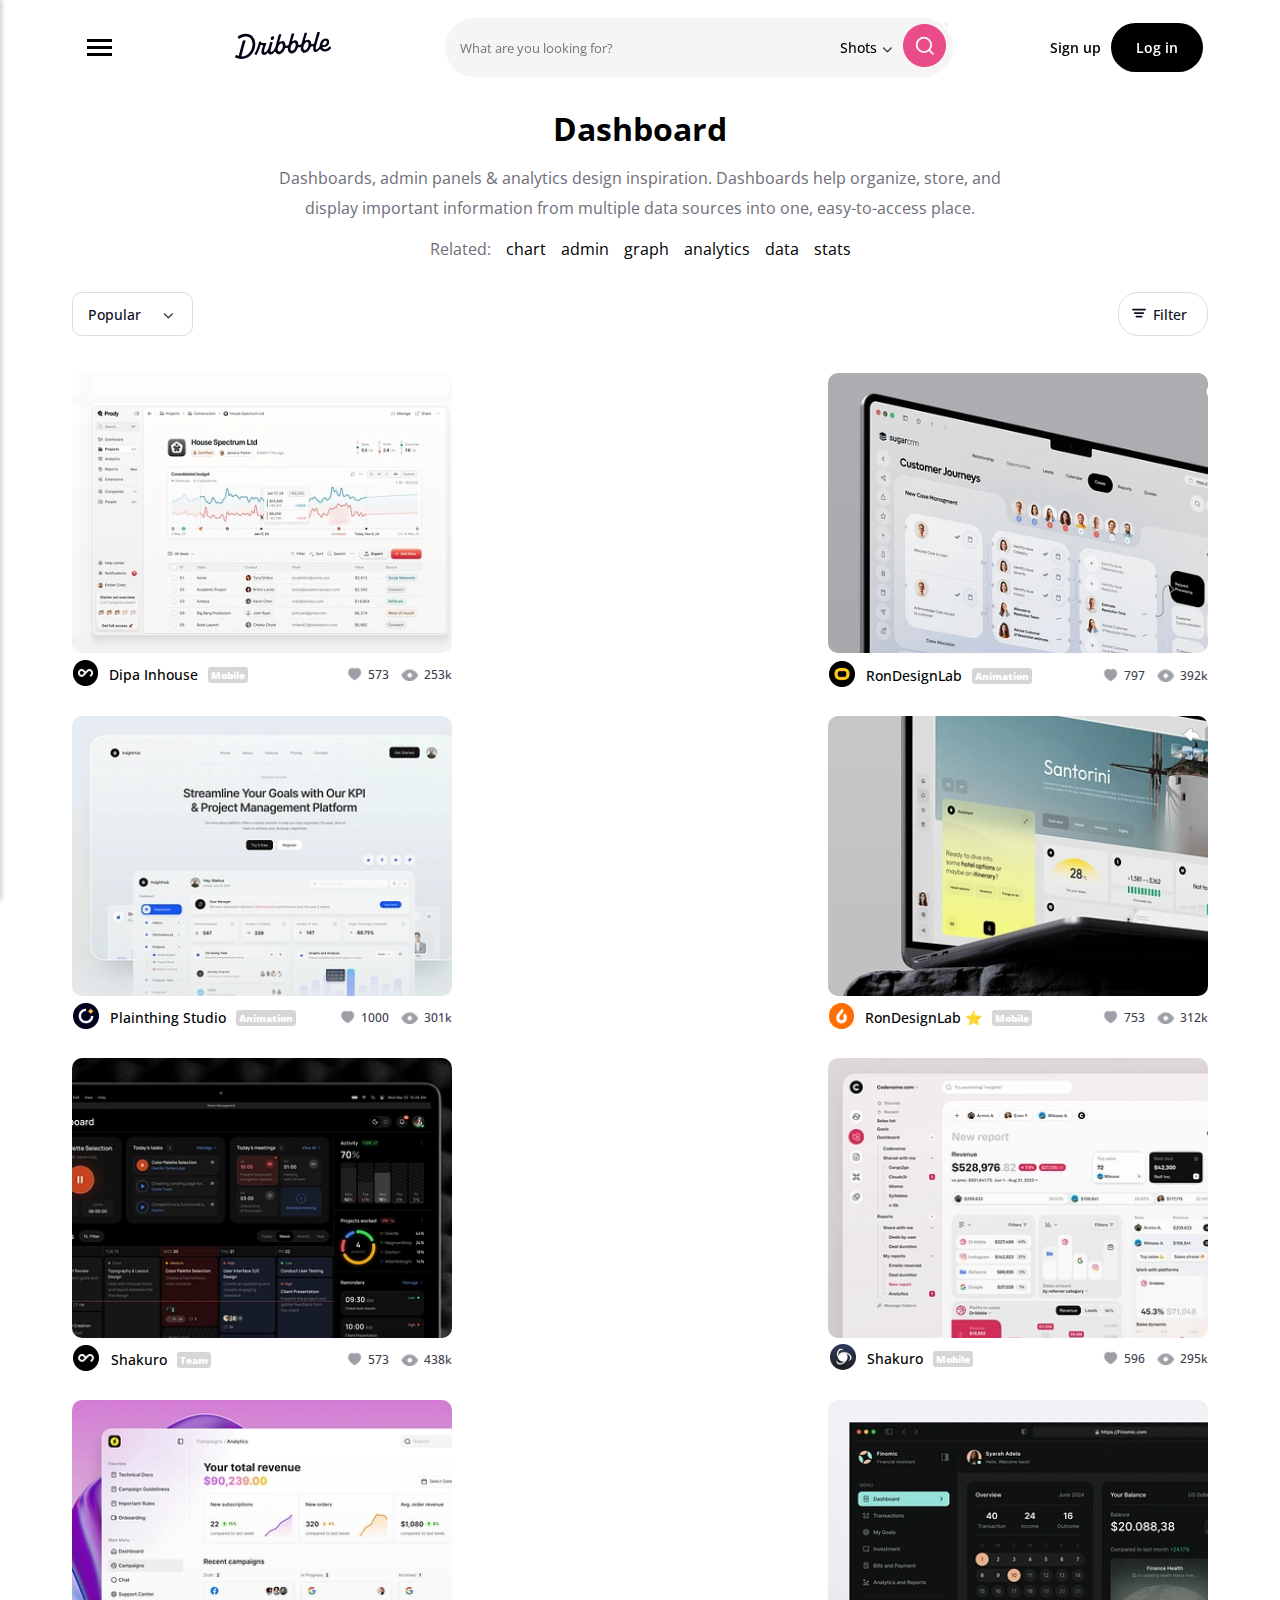
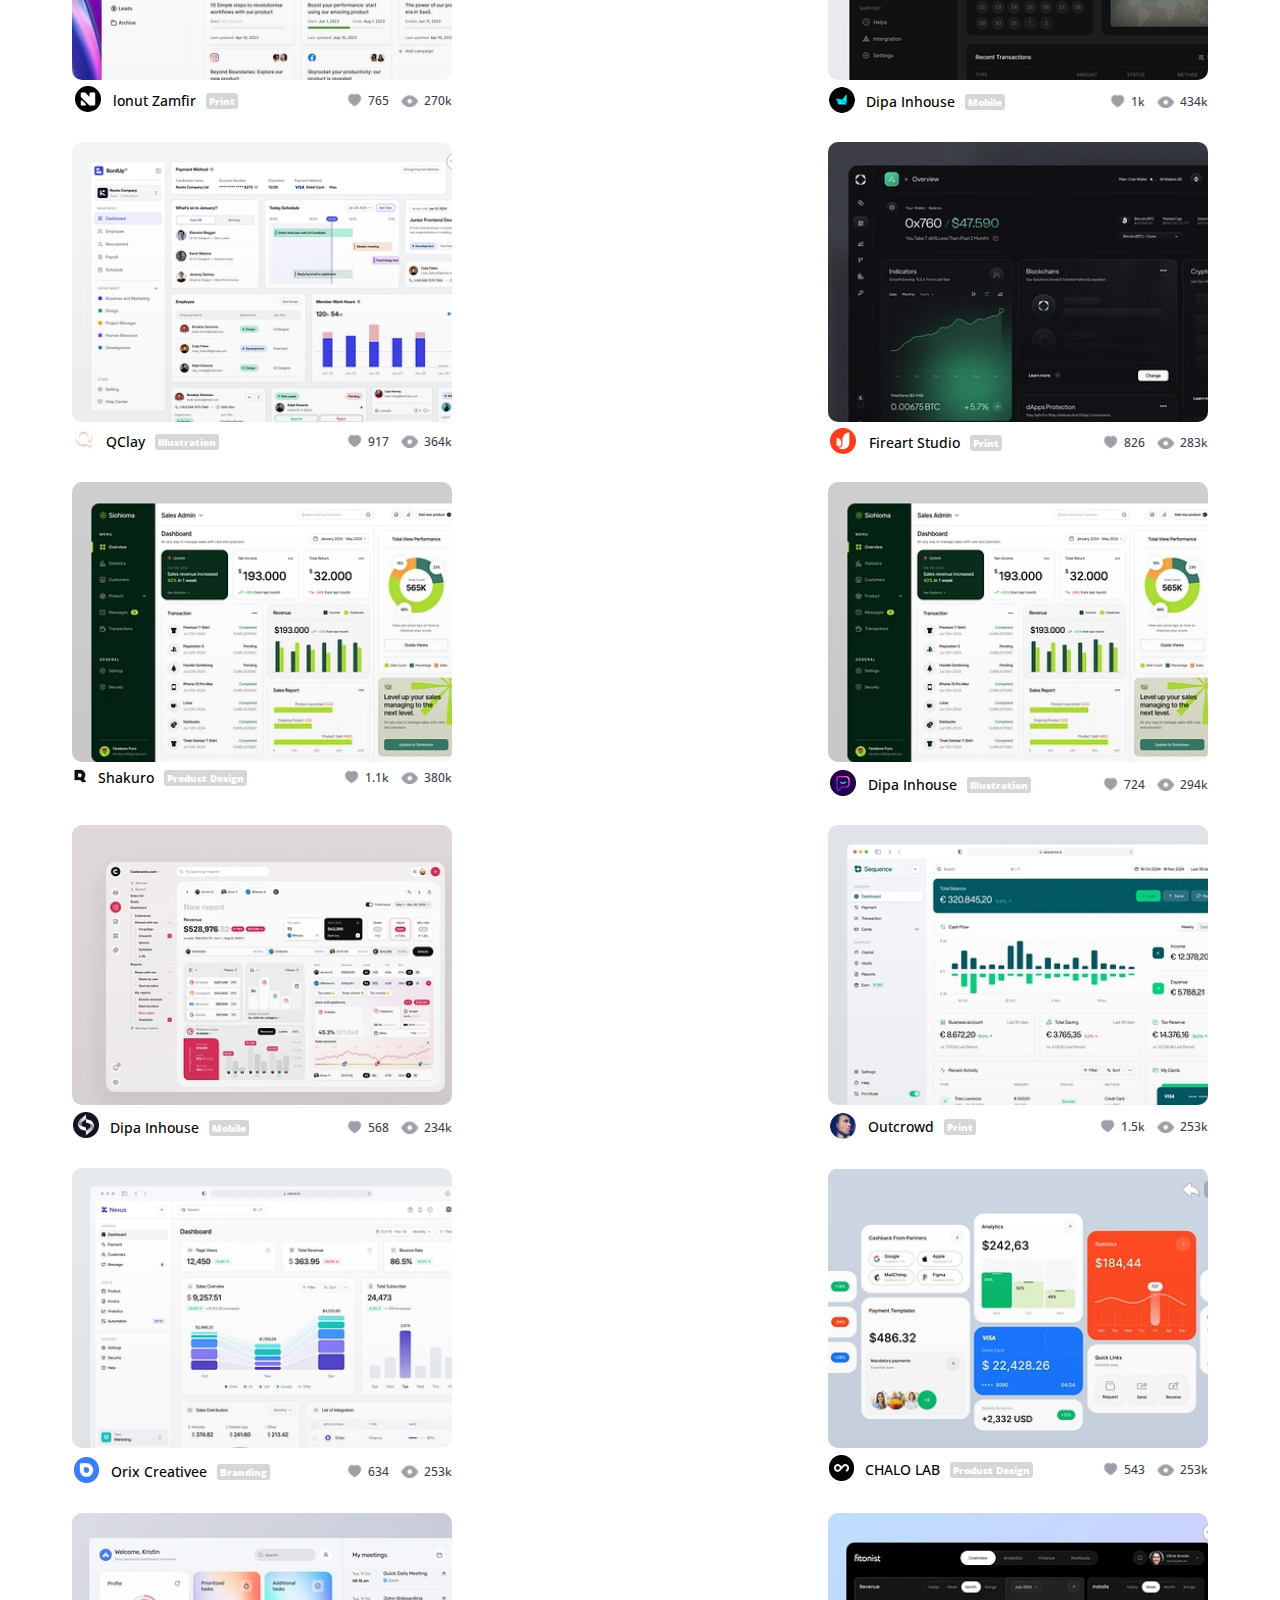
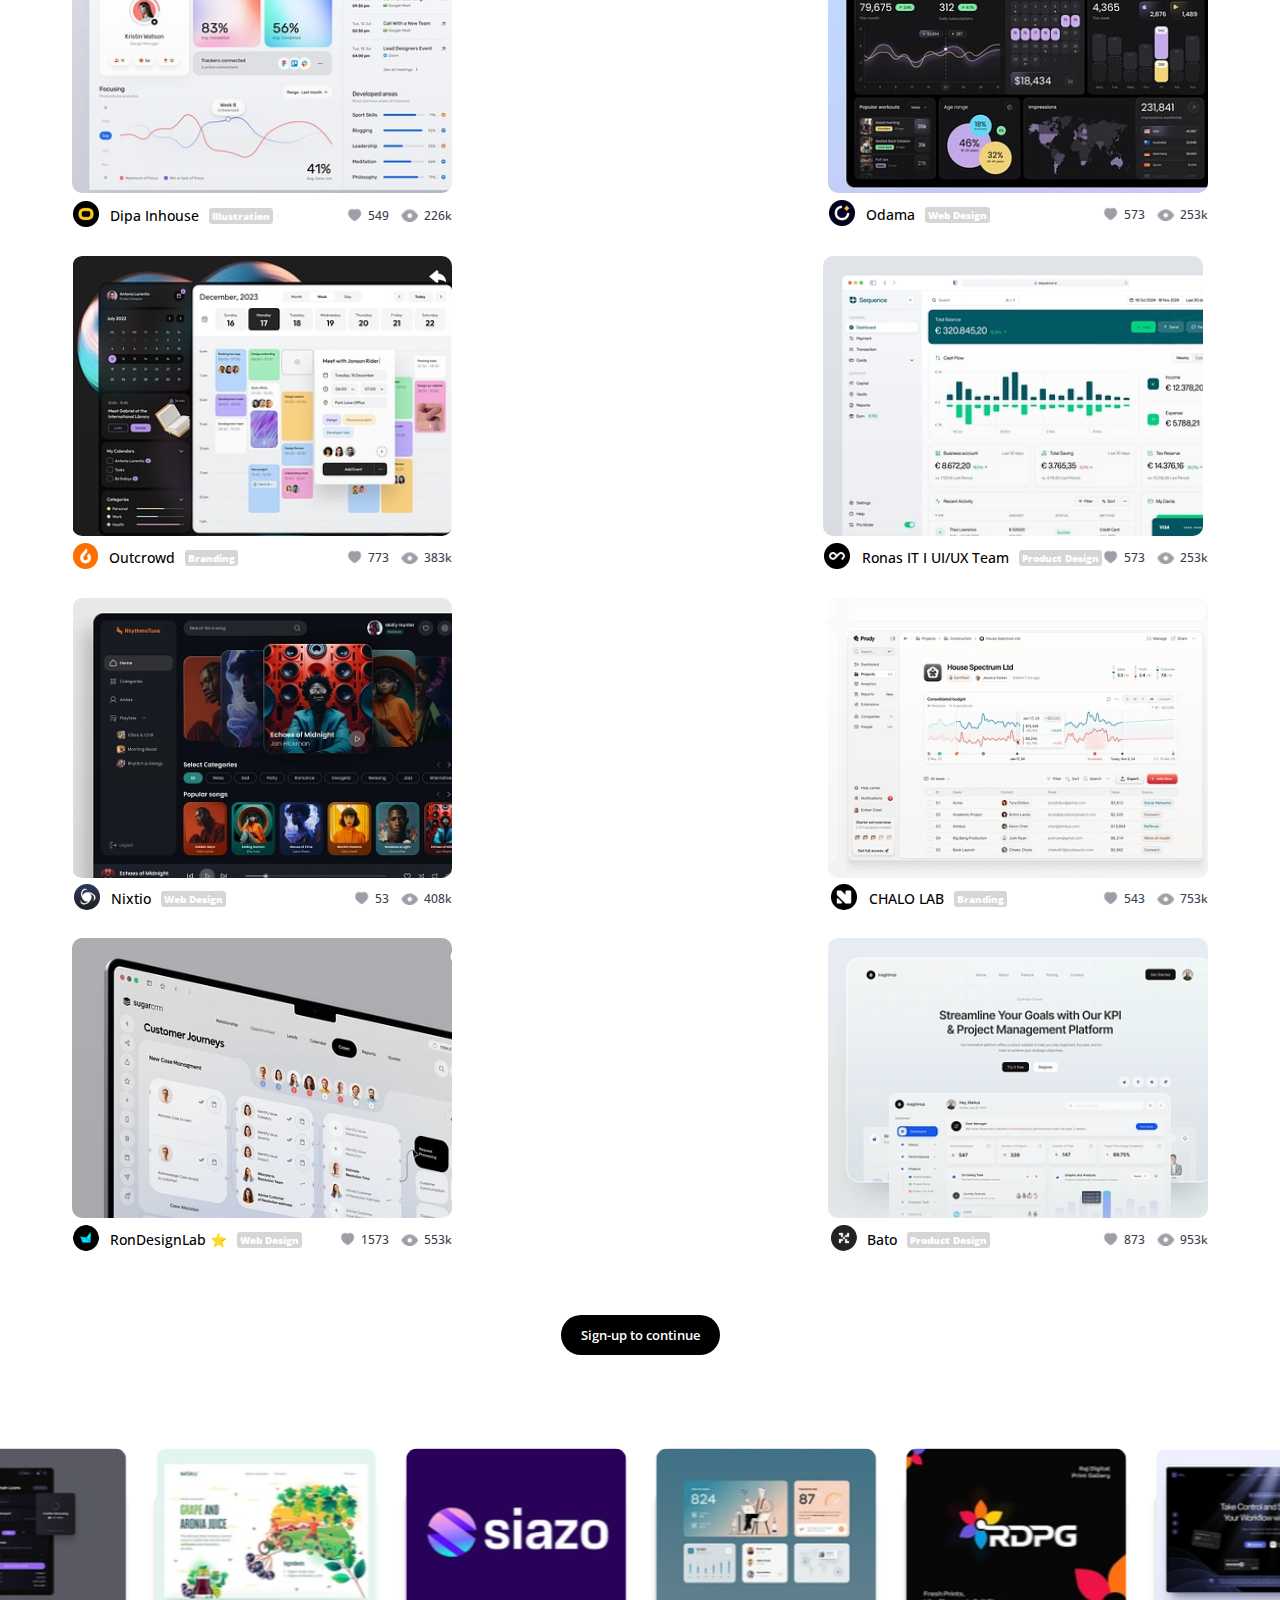
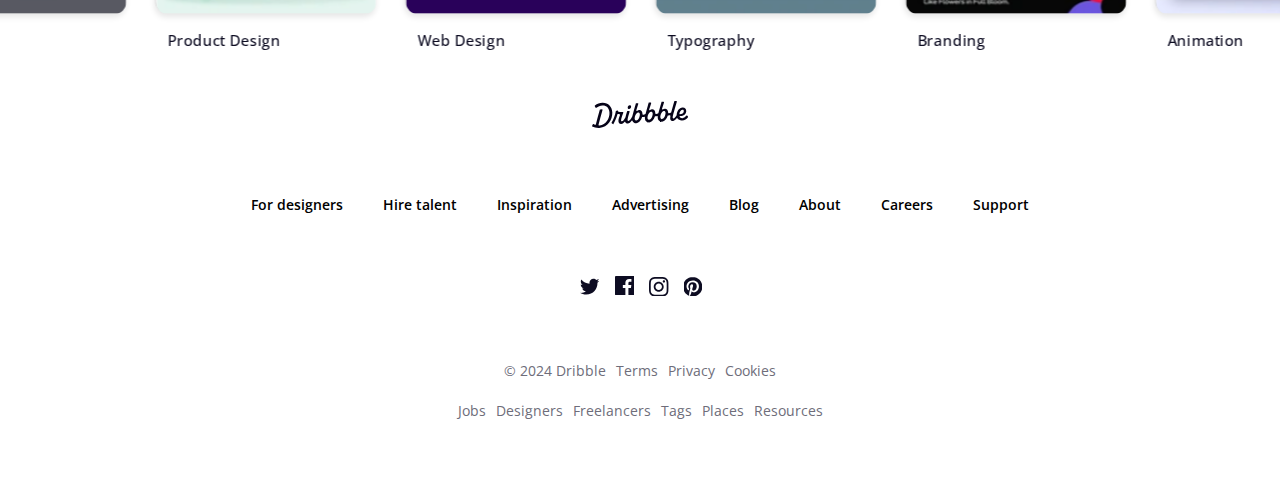
==== index.html @ 5c727dea "Add files via upload" ====
<!DOCTYPE html>
<html lang="en">
<head>
    <meta charset="UTF-8">
    <meta name="viewport" content="width=device-width, initial-scale=1.0">
    <title>Browser thousands of Dashboard </title>
    <link rel="stylesheet" href="styles.css">
    <link rel="preconnect" href="https://fonts.googleapis.com">
<link rel="preconnect" href="https://fonts.gstatic.com" crossorigin>
<link href="https://fonts.googleapis.com/css2?family=Open+Sans:ital,wght@0,300..800;1,300..800&display=swap" rel="stylesheet">
<link href="https://api.fontshare.com/v2/css?f[]=mona-sans@400,500,700&display=swap" rel="stylesheet">

</head>
<body id="demo">
    <div class="container">

        <div class="nav-bar">

            <header>
                <div class="hamburger" onclick="toggleMenu()">
                    <div></div>
                    <div></div>
                    <div></div>
                </div>
                <nav class="sidebar">
                    <ul>
                        <li><a href="#">
                            <div class="explore">
                                <div class="explore-content">
                                    <p>Explore</p>
                                    <div class="explore-icon"><img src="img/downarrow1.png" alt=""></div>
                                </div>
                                <div class="dropdown-menu">
                                    <div class="explore-dd">
                                       
                                        <div class="pop-style" id="pop-font">
                                            <div class="pop-img"><img src="img/popular.png" alt=""></div>
                                            <div class="popular-name"><a href="#">Popular</a></div>
                                        </div>
                                        <div class="pop-style"  id="new-font"> 
                                            <div class="pop-img"><img src="img/newandnewworthy.png" alt=""></div>
                                            <div class="popular-name"><a href="#">New and Noteworthy</a></div>
                                        </div>
                                       
                                        <div class="pop-style"><a href="#" data-teamname="Product Design" id="pd"><p>Product Design</p></a></div>
                                            <div class="pop-style"><a href="#" data-teamname="Web Design" class="anchor"  id="pd"><p>Web Design</p></a></div>
                                            <div class="pop-style"><a href="#" data-teamname="Animation"  id="pd"><p>Animation</p></a></div>
                                            <div class="pop-style"><a href="#" data-teamname="Branding"  id="pd"><p>Branding</p></a></div>
                                            <div class="pop-style"><a href="#" data-teamname="Illustration"  id="pd"><p>Illustration</p></a></div>
                                            <div class="pop-style"><a href="#" data-teamname="Mobile"  id="pd"><p>Mobile</p></a></div>
                                            <div class="pop-style"><a href="#" data-teamname="Typography"  id="pd"><p>Typography</p></a></div>
                                            <div class="pop-style"><a href="#" data-teamname="Print"  id="pd"><p>Print</p></a></div>
            
            
                                    </div>
                                </div>
                            </div>
                        </a></li>
                        <li><a href="#">
                            <div class="explore">
                                <div class="explore-content"><p>Hire a Designer</p></div>
                                <div class="explore-icon"><img src="img/downarrow1.png" alt=""></div>
                                <div class="dropdown-menu">
                                    <div class="explore-dd">
                                        <div class="pop-style" id="pop-font">
                                            <div class="pop-img"><img src="img/hiresearch.png" alt=""></div>
                                            <div class="popular-name"><a href="#">Browse Designers</a></div>
                                        </div>
                                        <div class="pop-style"  id="new-font"> 
                                            <div class="pop-img"><img src="img/submitabrief.png" alt=""></div>
                                            <div class="popular-name"><a href="#">Submit a Project Brief</a></div>
                                        </div>
                                        <div class="pop-style"  id="new-font"> 
                                            <div class="pop-img"><img src="img/postjob.png" alt=""></div>
                                            <div class="popular-name"><a href="#">Post a Job</a></div>
                                        </div>
                                        <div class="pop-style"  id="new-font"> 
                                            <div class="pop-img"><img src="img/hiringdribble.png" alt=""></div>
                                            <div class="popular-name"><a href="#">Hiring on Dribble</a></div>
                                        </div>
                                    </div>
                                </div>
                            </div>
                        </a></li>
                        <li><a href="#">
                            <div class="explore">
                                <div class="explore-content"><p>Find Jobs</p></div>
                                
                            </div>
                        </a></li>
                        <li><a href="#"> <div class="explore">
                            <div class="explore-content"><p>Blog</p></div>
                            
                        </div></a></li>
                    </ul>
                </nav>
            </header>



            <div class="logo"><a href="#"><img src="img/dribble.png" alt="Dribble loo"></a></div>
            <div class="search-bar">
              <div class="search-input">
                <input type="text" id="search" placeholder="What are you looking for?" class="search-bar-icon"> 
              </div>
              <div class="shots">
                <div class="shot-name"><p>Shots</p></div>
                <div class="shotdropdown"><img src="img/downarrow1.png" alt="" class="shotdropdown-img"></div>
              </div>
              <div class="search-icon">
                <img src="img/searchicon.png" alt="" class="shotdropdown-img">
              </div>
            </div>
            <div class="dropdown-explore">
                <div class="explore">
                    <div class="explore-content">
                        <p>Explore</p>
                        <div class="explore-icon">
                            <img src="img/downarrow1.png" alt="Down Arrow">
                        </div>
                    </div>
                    <div class="dropdown-menu">
                        <div class="explore-dd">
                          
                            <div class="pop-style" id="pop-font">
                                <div class="pop-img"><img src="img/popular.png" alt=""></div>
                                <div class="popular-name"><a href="#">Popular</a></div>
                            </div>
                            <div class="pop-style"  id="new-font"> 
                                <div class="pop-img"><img src="img/newandnewworthy.png" alt=""></div>
                                <div class="popular-name"><a href="#">New and Noteworthy</a></div>
                            </div>
                           
                            <div class="pop-style"><a href="#" data-teamname="Product Design" id="pd"><p>Product Design</p></a></div>
                                <div class="pop-style"><a href="#" data-teamname="Web Design" class="anchor" id="pd"><p>Web Design</p></a></div>
                                <div class="pop-style"><a href="#" data-teamname="Animation" id="pd"><p>Animation</p></a></div>
                                <div class="pop-style"><a href="#" data-teamname="Branding" id="pd"><p>Branding</p></a></div>
                                <div class="pop-style"><a href="#" data-teamname="Illustration" id="pd"><p>Illustration</p></a></div>
                                <div class="pop-style"><a href="#" data-teamname="Mobile" id="pd"><p>Mobile</p></a></div>
                                <div class="pop-style"><a href="#" data-teamname="Typography" id="pd"><p>Typography</p></a></div>
                                <div class="pop-style"><a href="#" data-teamname="Print" id="pd"><p>Print</p></a></div>


                        </div>
                    </div>
                </div>
                <div class="explore">
                    <div class="explore-content"><p>Hire a Designer</p></div>
                    <div class="explore-icon"><img src="img/downarrow1.png" alt=""></div>
                    <div class="dropdown-menu">
                        <div class="explore-dd">
                            <div class="pop-style" id="pop-font">
                                <div class="pop-img"><img src="img/hiresearch.png" alt=""></div>
                                <div class="popular-name"><a href="#">Browse Designers</a></div>
                            </div>
                            <div class="pop-style"  id="new-font"> 
                                <div class="pop-img"><img src="img/submitabrief.png" alt=""></div>
                                <div class="popular-name"><a href="#">Submit a Project Brief</a></div>
                            </div>
                            <div class="pop-style"  id="new-font"> 
                                <div class="pop-img"><img src="img/postjob.png" alt=""></div>
                                <div class="popular-name"><a href="#">Post a Job</a></div>
                            </div>
                            <div class="pop-style"  id="new-font"> 
                                <div class="pop-img"><img src="img/hiringdribble.png" alt=""></div>
                                <div class="popular-name"><a href="#">Hiring on Dribble</a></div>
                            </div>
                        </div>
                    </div>
                </div>
                <div class="explore">
                    <div class="explore-content"><p>Find Jobs</p></div>
                    
                </div>
                <div class="explore">
                    <div class="explore-content"><p>Blog</p></div>
                    
                </div>
            </div>
            <div class="login-side">
                
                <div class="signup"><p>Sign up</p></div>
                <div class="login"><p>Log in</p></div>
            </div>
        </div>
        <div class="search-bar-none">
            <div class="search-none"> 
                <input type="text" placeholder="What are you looking for?" class="search-input-none" id="search-bar">
            </div>
            <div class="shots-none">
                <div class="shot-name"><p>Shots</p></div>
                <div class="shotdropdown"><img src="img/downarrow1.png" alt="" class="shotdropdown-img"></div>
              </div>
              <div class="search-icon">
                <img src="img/searchicon.png" alt="" class="shotdropdown-img">
              </div>
        </div>
        <div class="dashboard">
           <div class="dashboard-contents">
            <div class="name"><h3>Dashboard</h3></div>
            <div class="content"><p>Dashboards, admin panels & analytics design inspiration. Dashboards help organize, store, and <span id="next-line">display important information from multiple data sources into one, easy-to-access place.</span></p>
            </div>
            <div class="related">
                <div class="chart" id="related">Related:</div>
                <div class="chart">chart</div>
                <div class="chart">admin</div>
                <div class="chart">graph</div>
                <div class="chart">analytics</div>
                <div class="chart">data</div>
                <div class="chart">stats</div>
            </div>
           </div>
            <div class="filter-nav">
                <div class="popular-btn">
                    <div class="pop-name">
                        <h3 id="popular-btn">Popular</h3>
                    </div>
                    <div class="popular-img">
                        <img src="img/downarrow1.png" alt="downarrow">
                    </div>
                    <div class="dropdown-btn" id="dropdown-btn">
                        <div class="dropdown-item"><button onclick="displaySavedCards()" class="fav-item-btn">Saved Cards</button></div>
                        <div class="dropdown-item"><button onclick="displayFavoriteCards()" class="fav-item-btn">Favorite Cards</button></div>
                        
                        

                    </div>
                </div>
                
                <div class="discover-field">
                    

                    <div class="pop-style"><a href="#" data-teamname="Product Design"><p>Product Design</p></a></div>
                                <div class="pop-style"><a href="#" data-teamname="Web Design" class="anchor"><p>Web Design</p></a></div>
                                <div class="pop-style"><a href="#" data-teamname="Animation"><p>Animation</p></a></div>
                                <div class="pop-style"><a href="#" data-teamname="Branding"><p>Branding</p></a></div>
                                <div class="pop-style"><a href="#" data-teamname="Illustration"><p>Illustration</p></a></div>
                                <div class="pop-style"><a href="#" data-teamname="Mobile"><p>Mobile</p></a></div>
                                <div class="pop-style"><a href="#" data-teamname="Typography"><p>Typography</p></a></div>
                                <div class="pop-style"><a href="#" data-teamname="Print"><p>Print</p></a></div>

                </div>
                <div class="filter">
                    <div class="popular-img"><img src="img/filters.png" alt="downarrow"></div>
                    <div class="pop-name" id="filter-name"><h3>Filter</h3></div>
                   
                </div>
            </div>
           <div class="cards" id="card">
            <!-- <div class="cardnumbers" id="cardnumbers">
                <div class="card-image">
                    <div class="add">
                        <div class="name-add"><p>Product</p></div>
                        <div class="add-cart">
                            <div class="add-hoverfav"><img src="img/sveimage.png" alt="" class="add-hoverfav-img"></div>
                            <div class="add-hoverlike"><img src="img/free-heart-icon-3510-thumb.png" alt="" class="add-hoverlike-img"></div>
                        </div>
                    </div>
                </div>
                <div class="card-details">
                    <div class="cardname">
                        <div class="cardname-img"><img src="img/cardicon1.png" alt="" class="cardicon"></div>
                        <div class="cardname-heading"><p>Dipa Inhouse</p></div>
                        <div class="team">
                            <div class="team-name"><p>TEAM</p></div>
                        </div>
                    </div>
                    <div class="cardlikes">
                        <div class="nolikes">
                            <div class="heart-img"><img src="img/heart.png" alt="" class="heart-img"></div>
                            <div class="likes"><p>573</p></div>
                        </div>
                        <div class="views">
                            <div class="view-img"><img src="img/eye.png" alt="" class="view-img"></div>
                            <div class="noviews"><p>253k</p></div>
                        </div>
                    </div>
                </div>
            </div>
            <div class="cardnumbers">
                <div class="card-image"><img src="img/cardiconimg2.png" alt="" class="cardiconimg"></div>
                <div class="img-hover">
                    <div class="name-hover">name</div>
                    <div class="hover-img">
                        <div class="hoverheart">heart</div>
                        <div class="cartimg">cardimg</div>
                    </div>

                </div>
                <div class="card-details">
                    <div class="cardname">
                        <div class="cardname-img"><img src="img/cardicon2.png" alt="" class="cardicon"></div>
                        <div class="cardname-heading"><p>Nixtio</p></div>
                        <div class="team"><div class="team-name"><p>TEAM</p></div></div>
                    </div>
                    <div class="cardlikes">
                        <div class="nolikes">
                            <div class="heart-img"><img src="img/heart.png" alt=""></div>
                            <div class="likes"><p>573</p></div>
                        </div>
                        <div class="views">
                            <div class="view-img"><img src="img/eye.png" alt=""></div>
                            <div class="noviews"><p>253k</p></div>
                        </div>
                    </div>
                </div>
            </div>
            <div class="cardnumbers">
                <div class="card-image"><img src="img/cardiconimg3.png" alt="" class="cardiconimg"></div>
                <div class="card-details">
                    <div class="cardname">
                        <div class="cardname-img"><img src="img/cardicon3.png" alt="" class="cardicon"></div>
                        <div class="cardname-heading">HALO LAB</div>
                        <div class="team"><div class="team-name"><p>TEAM</p></div></div>
                    </div>
                    <div class="cardlikes">
                        <div class="nolikes">
                            <div class="heart-img"><img src="img/heart.png" alt=""></div>
                            <div class="likes"><p>573</p></div>
                        </div>
                        <div class="views">
                            <div class="view-img"><img src="img/eye.png" alt=""></div>
                            <div class="noviews"><p>253k</p></div>
                        </div>
                    </div>
                </div>
            </div>
            <div class="cardnumbers">
                <div class="card-image"><img src="img/cardiconimg4.png" alt="" class="cardiconimg"></div>
                <div class="card-details">
                    <div class="cardname">
                        <div class="cardname-img"><img src="img/cardicon4.png" alt="" class="cardicon"></div>
                        <div class="cardname-heading">Bato</div>
                        <div class="team"><div class="team-name"><p>TEAM</p></div></div>
                    </div>
                    <div class="cardlikes">
                        <div class="nolikes">
                            <div class="heart-img"><img src="img/heart.png" alt=""></div>
                            <div class="likes"><p>573</p></div>
                        </div>
                        <div class="views">
                            <div class="view-img"><img src="img/eye.png" alt=""></div>
                            <div class="noviews"><p>253k</p></div>
                        </div>
                    </div>
                </div>
            </div>
            <div class="cardnumbers">
                <div class="card-image"><img src="img/cardiconimg5.png" alt="" class="cardiconimg"></div>
                <div class="card-details">
                    <div class="cardname">
                        <div class="cardname-img"><img src="img/cardicon1.png" alt="" class="cardicon"></div>
                        <div class="cardname-heading">Dipa Inhouse</div>
                        <div class="team"><img src="img/team.png" alt=""></div>
                    </div>
                    <div class="cardlikes">
                        <div class="nolikes">
                            <div class="heart-img"><img src="img/heart.png" alt=""></div>
                            <div class="likes"><p>573</p></div>
                        </div>
                        <div class="views">
                            <div class="view-img"><img src="img/eye.png" alt=""></div>
                            <div class="noviews"><p>253k</p></div>
                        </div>
                    </div>
                </div>
            </div>
            <div class="cardnumbers">
                <div class="card-image"><img src="img/cardiconimg6.png" alt="" class="cardiconimg"></div>
                <div class="card-details">
                    <div class="cardname">
                        <div class="cardname-img"><img src="img/cardicon6.png" alt="" class="cardicon"></div>
                        <div class="cardname-heading">QClay</div>
                        <div class="team"><div class="team-name"><p>TEAM</p></div></div>
                    </div>
                    <div class="cardlikes">
                        <div class="nolikes">
                            <div class="heart-img"><img src="img/heart.png" alt=""></div>
                            <div class="likes"><p>573</p></div>
                        </div>
                        <div class="views">
                            <div class="view-img"><img src="img/eye.png" alt=""></div>
                            <div class="noviews"><p>253k</p></div>
                        </div>
                    </div>
                </div>
            </div>

            <div class="cardnumbers">
                <div class="card-image"><img src="img/cardiconimg7.png" alt="" class="cardiconimg"></div>
                <div class="card-details">
                    <div class="cardname">
                        <div class="cardname-img"><img src="img/cardicon3.png" alt="" class="cardicon"></div>
                        <div class="cardname-heading">HALO LAB</div>
                        <div class="team"><div class="team-name"><p>TEAM</p></div></div>
                    </div>
                    <div class="cardlikes">
                        <div class="nolikes">
                            <div class="heart-img"><img src="img/heart.png" alt=""></div>
                            <div class="likes"><p>573</p></div>
                        </div>
                        <div class="views">
                            <div class="view-img"><img src="img/eye.png" alt=""></div>
                            <div class="noviews"><p>253k</p></div>
                        </div>
                    </div>
                </div>
            </div>
            <div class="cardnumbers">
                <div class="card-image"><img src="img/cardiconimg8.png" alt="" class="cardiconimg"></div>
                <div class="card-details">
                    <div class="cardname">
                        <div class="cardname-img"><img src="img/cardicon7.png" alt="" class="cardicon"></div>
                        <div class="cardname-heading">Fireart Studio</div>
                        <div class="team"><div class="team-name"><p>TEAM</p></div></div>
                    </div>
                    <div class="cardlikes">
                        <div class="nolikes">
                            <div class="heart-img"><img src="img/heart.png" alt=""></div>
                            <div class="likes"><p>573</p></div>
                        </div>
                        <div class="views">
                            <div class="view-img"><img src="img/eye.png" alt=""></div>
                            <div class="noviews"><p>253k</p></div>
                        </div>
                    </div>
                </div>
            </div>
            <div class="cardnumbers">
                <div class="card-image"><img src="img/cardiconimg9.png" alt="" class="cardiconimg"></div>
                <div class="card-details">
                    <div class="cardname">
                        <div class="cardname-img"><img src="img/cardicon8.png" alt="" class="cardicon"></div>
                        <div class="cardname-heading">Paperpillar TEAM</div>
                        <div class="team"><div class="team-name"><p>TEAM</p></div></div>
                    </div>
                    <div class="cardlikes">
                        <div class="nolikes">
                            <div class="heart-img"><img src="img/heart.png" alt=""></div>
                            <div class="likes"><p>573</p></div>
                        </div>
                        <div class="views">
                            <div class="view-img"><img src="img/eye.png" alt=""></div>
                            <div class="noviews"><p>253k</p></div>
                        </div>
                    </div>
                </div>
            </div>
            <div class="cardnumbers">
                <div class="card-image"><img src="img/cardiconimg10.png" alt="" class="cardiconimg"></div>
                <div class="card-details">
                    <div class="cardname">
                        <div class="cardname-img"><img src="img/cardicon1.png" alt="" class="cardicon"></div>
                        <div class="cardname-heading">Dipa Inhouse</div>
                        <div class="team"><div class="team-name"><p>TEAM</p></div></div>
                    </div>
                    <div class="cardlikes">
                        <div class="nolikes">
                            <div class="heart-img"><img src="img/heart.png" alt=""></div>
                            <div class="likes"><p>573</p></div>
                        </div>
                        <div class="views">
                            <div class="view-img"><img src="img/eye.png" alt=""></div>
                            <div class="noviews"><p>253k</p></div>
                        </div>
                    </div>
                </div>
            </div>
            <div class="cardnumbers">
                <div class="card-image"><img src="img/cardiconimg11.png" alt="" class="cardiconimg"></div>
                <div class="card-details">
                    <div class="cardname">
                        <div class="cardname-img"><img src="img/cardicon10.png" alt="" class="cardicon"></div>
                        <div class="cardname-heading">Bonsai</div>
                        <div class="team"><div class="team-name"><p>TEAM</p></div></div>
                    </div>
                    <div class="cardlikes">
                        <div class="nolikes">
                            <div class="heart-img"><img src="img/heart.png" alt=""></div>
                            <div class="likes"><p>573</p></div>
                        </div>
                        <div class="views">
                            <div class="view-img"><img src="img/eye.png" alt=""></div>
                            <div class="noviews"><p>253k</p></div>
                        </div>
                    </div>
                </div>
            </div>
            <div class="cardnumbers">
                <div class="card-image"><img src="img/cardiconimg12.png" alt="" class="cardiconimg"></div>
                <div class="card-details">
                    <div class="cardname">
                        <div class="cardname-img"><img src="img/cardicon11.png" alt="" class="cardicon"></div>
                        <div class="cardname-heading">Upnow Studio</div>
                        <div class="team"><div class="team-name"><p>TEAM</p></div></div>
                    </div>
                    <div class="cardlikes">
                        <div class="nolikes">
                            <div class="heart-img"><img src="img/heart.png" alt=""></div>
                            <div class="likes"><p>573</p></div>
                        </div>
                        <div class="views">
                            <div class="view-img"><img src="img/eye.png" alt=""></div>
                            <div class="noviews"><p>253k</p></div>
                        </div>
                    </div>
                </div>
            </div>
            <div class="cardnumbers">
                <div class="card-image"><img src="img/cardiconimg13.png" alt="" class="cardiconimg"></div>
                <div class="card-details">
                    <div class="cardname">
                        <div class="cardname-img"><img src="img/cardicon12.png" alt="" class="cardicon"></div>
                        <div class="cardname-heading">Andrew Mialszygrosz</div>
                        <div class="team"><div class="team-name"><p>TEAM</p></div></div>
                    </div>
                    <div class="cardlikes">
                        <div class="nolikes">
                            <div class="heart-img"><img src="img/heart.png" alt=""></div>
                            <div class="likes"><p>573</p></div>
                        </div>
                        <div class="views">
                            <div class="view-img"><img src="img/eye.png" alt=""></div>
                            <div class="noviews"><p>253k</p></div>
                        </div>
                    </div>
                </div>
            </div>
            <div class="cardnumbers">
                <div class="card-image"><img src="img/cardiconimg14.png" alt="" class="cardiconimg"></div>
                <div class="card-details">
                    <div class="cardname">
                        <div class="cardname-img"><img src="img/cardicon13.png" alt="" class="cardicon"></div>
                        <div class="cardname-heading">One Week Wonders</div>
                        <div class="team"><div class="team-name"><p>TEAM</p></div></div>
                    </div>
                    <div class="cardlikes">
                        <div class="nolikes">
                            <div class="heart-img"><img src="img/heart.png" alt=""></div>
                            <div class="likes"><p>573</p></div>
                        </div>
                        <div class="views">
                            <div class="view-img"><img src="img/eye.png" alt=""></div>
                            <div class="noviews"><p>253k</p></div>
                        </div>
                    </div>
                </div>
            </div>
            <div class="cardnumbers">
                <div class="card-image"><img src="img/cardiconimg15.png" alt="" class="cardiconimg"></div>
                <div class="card-details">
                    <div class="cardname">
                        <div class="cardname-img"><img src="img/cardicon15.png" alt="" class="cardicon"></div>
                        <div class="cardname-heading">DStudio®</div>
                        <div class="team"><div class="team-name"><p>TEAM</p></div></div>
                    </div>
                    <div class="cardlikes">
                        <div class="nolikes">
                            <div class="heart-img"><img src="img/heart.png" alt=""></div>
                            <div class="likes"><p>573</p></div>
                        </div>
                        <div class="views">
                            <div class="view-img"><img src="img/eye.png" alt=""></div>
                            <div class="noviews"><p>253k</p></div>
                        </div>
                    </div>
                </div>
            </div>
            <div class="cardnumbers">
                <div class="card-image"><img src="img/cardiconimg16.png" alt="" class="cardiconimg"></div>
                <div class="card-details">
                    <div class="cardname">
                        <div class="cardname-img"><img src="img/cardicon1.png" alt="" class="cardicon"></div>
                        <div class="cardname-heading">Dipa Inhouse</div>
                        <div class="team"><div class="team-name"><p>TEAM</p></div></div>
                    </div>
                    <div class="cardlikes">
                        <div class="nolikes">
                            <div class="heart-img"><img src="img/heart.png" alt=""></div>
                            <div class="likes"><p>573</p></div>
                        </div>
                        <div class="views">
                            <div class="view-img"><img src="img/eye.png" alt=""></div>
                            <div class="noviews"><p>253k</p></div>
                        </div>
                    </div>
                </div>
            </div>
            <div class="cardnumbers">
                <div class="card-image"><img src="img/cardiconimg17.png" alt="" class="cardiconimg"></div>
                <div class="card-details">
                    <div class="cardname">
                        <div class="cardname-img"><img src="img/cardicon15.png" alt="" class="cardicon"></div>
                        <div class="cardname-heading">One Week Wonders TLAM</div>
                        <div class="team"><div class="team-name"><p>TEAM</p></div></div>
                    </div>
                    <div class="cardlikes">
                        <div class="nolikes">
                            <div class="heart-img"><img src="img/heart.png" alt=""></div>
                            <div class="likes"><p>573</p></div>
                        </div>
                        <div class="views">
                            <div class="view-img"><img src="img/eye.png" alt=""></div>
                            <div class="noviews"><p>253k</p></div>
                        </div>
                    </div>
                </div>
            </div>
            <div class="cardnumbers">
                <div class="card-image"><img src="img/cardiconimg18.png" alt="" class="cardiconimg"></div>
                <div class="card-details">
                    <div class="cardname">
                        <div class="cardname-img"><img src="img/cardicon16.png" alt="" class="cardicon"></div>
                        <div class="cardname-heading">Omer Erdogan PRO</div>
                        <div class="team"><div class="team-name"><p>TEAM</p></div></div>
                    </div>
                    <div class="cardlikes">
                        <div class="nolikes">
                            <div class="heart-img"><img src="img/heart.png" alt=""></div>
                            <div class="likes"><p>573</p></div>
                        </div>
                        <div class="views">
                            <div class="view-img"><img src="img/eye.png" alt=""></div>
                            <div class="noviews"><p>253k</p></div>
                        </div>
                    </div>
                </div>
            </div>
            <div class="cardnumbers">
                <div class="card-image"><img src="img/cardiconimg19.png" alt="" class="cardiconimg"></div>
                <div class="card-details">
                    <div class="cardname">
                        <div class="cardname-img"><img src="img/cardicon12.png" alt="" class="cardicon"></div>
                        <div class="cardname-heading">Bonsai</div>
                        <div class="team"><div class="team-name"><p>TEAM</p></div></div>
                    </div>
                    <div class="cardlikes">
                        <div class="nolikes">
                            <div class="heart-img"><img src="img/heart.png" alt=""></div>
                            <div class="likes"><p>573</p></div>
                        </div>
                        <div class="views">
                            <div class="view-img"><img src="img/eye.png" alt=""></div>
                            <div class="noviews"><p>253k</p></div>
                        </div>
                    </div>
                </div>
            </div>
            <div class="cardnumbers">
                <div class="card-image"><img src="img/cardiconimg20.png" alt="" class="cardiconimg"></div>
                <div class="card-details">
                    <div class="cardname">
                        <div class="cardname-img"><img src="img/cardicon11.png" alt="" class="cardicon"></div>
                        <div class="cardname-heading">HALO LAB</div>
                        <div class="team"><img src="img/team.png" alt=""></div>
                    </div>
                    <div class="cardlikes">
                        <div class="nolikes">
                            <div class="heart-img"><img src="img/heart.png" alt=""></div>
                            <div class="likes"><p>573</p></div>
                        </div>
                        <div class="views">
                            <div class="view-img"><img src="img/eye.png" alt=""></div>
                            <div class="noviews"><p>253k</p></div>
                        </div>
                    </div>
                </div>
            </div>
            <div class="cardnumbers">
                <div class="card-image"><img src="img/cardiconimg21.png" alt="" class="cardiconimg"></div>
                <div class="card-details">
                    <div class="cardname">
                        <div class="cardname-img"><img src="img/cardicon12.png" alt="" class="cardicon"></div>
                        <div class="cardname-heading">Bonsai</div>
                        <div class="team"><div class="team-name"><p>TEAM</p></div></div>
                    </div>
                    <div class="cardlikes">
                        <div class="nolikes">
                            <div class="heart-img"><img src="img/heart.png" alt=""></div>
                            <div class="likes"><p>573</p></div>
                        </div>
                        <div class="views">
                            <div class="view-img"><img src="img/eye.png" alt=""></div>
                            <div class="noviews"><p>253k</p></div>
                        </div>
                    </div>
                </div>
            </div>
            <div class="cardnumbers">
                <div class="card-image"><img src="img/cardiconimg22.png" alt="" class="cardiconimg"></div>
                <div class="card-details">
                    <div class="cardname">
                        <div class="cardname-img"><img src="img/cardicon2.png" alt="" class="cardicon"></div>
                        <div class="cardname-heading">U18</div>
                        <div class="team"><div class="team-name"><p>TEAM</p></div></div>
                    </div>
                    <div class="cardlikes">
                        <div class="nolikes">
                            <div class="heart-img"><img src="img/heart.png" alt=""></div>
                            <div class="likes"><p>573</p></div>
                        </div>
                        <div class="views">
                            <div class="view-img"><img src="img/eye.png" alt=""></div>
                            <div class="noviews"><p>253k</p></div>
                        </div>
                    </div>
                </div>
            </div>
            <div class="cardnumbers">
                <div class="card-image"><img src="img/cardiconimg11.png" alt="" class="cardiconimg"></div>
                <div class="card-details">
                    <div class="cardname">
                        <div class="cardname-img"><img src="img/cardicon16.png" alt="" class="cardicon"></div>
                        <div class="cardname-heading">Caraka</div>
                        <div class="team"><div class="team-name"><p>TEAM</p></div></div>
                    </div>
                    <div class="cardlikes">
                        <div class="nolikes">
                            <div class="heart-img"><img src="img/heart.png" alt=""></div>
                            <div class="likes"><p>573</p></div>
                        </div>
                        <div class="views">
                            <div class="view-img"><img src="img/eye.png" alt=""></div>
                            <div class="noviews"><p>253k</p></div>
                        </div>
                    </div>
                </div>
            </div>
            <div class="cardnumbers">
                <div class="card-image"><img src="img/cardiconimg15.png" alt="" class="cardiconimg"></div>
                <div class="card-details">
                    <div class="cardname">
                        <div class="cardname-img"><img src="img/cardicon8.png" alt="" class="cardicon"></div>
                        <div class="cardname-heading">Zajno</div>
                        <div class="team"><div class="team-name"><p>TEAM</p></div></div>
                    </div>
                    <div class="cardlikes">
                        <div class="nolikes">
                            <div class="heart-img"><img src="img/heart.png" alt=""></div>
                            <div class="likes"><p>573</p></div>
                        </div>
                        <div class="views">
                            <div class="view-img"><img src="img/eye.png" alt=""></div>
                            <div class="noviews"><p>253k</p></div>
                        </div>
                    </div>
                </div>
            </div> -->
           

           </div>
           <div class="signup-down">
            <div class="signup-btn"><button class="signup-btn-pri">Sign-up to continue</button></div>
           </div>
           <div class="slider" id="slider" >
           
                <!-- <div class="slider-card"> -->
                    <!-- <div class="animation">slider cards</div>
                    <div class="animation-name">namr</div> -->
                <!-- </div> -->
                <!-- <div class="slider-card">
                    <div class="animation">
                        <img src="img/slide1.png" alt="">
                    </div>
                    <div class="animation-name"><p>Typography</p></div>
                </div>
                <div class="slider-card">
                    <div class="animation"><img src="img/slide2.png" alt=""></div>
                    <div class="animation-name"><p>Branding</p></div>
                </div>
                <div class="slider-card">
                    <div class="animation">
                        <img src="img/slide3.png" alt="">
                    </div>
                    <div class="animation-name"><p>Animation</p></div>
                </div>
                <div class="slider-card">
                    <div class="animation">
                        <img src="img/slide4.png" alt="">
                    </div>
                    <div class="animation-name"><p>Illustration</p></div>
                </div>
                <div class="slider-card">
                    <div class="animation">
                        <img src="img/slide5.png" alt="">
                    </div>
                    <div class="animation-name"><p>Product Design</p></div>
                </div>
                <div class="slider-card">
                    <div class="animation">
                        <img src="img/slide6.png" alt="">
                    </div>
                    <div class="animation-name"><p>Web Design</p></div>
                </div> -->
                 


           </div>
           <div class="footer">
            <div class="footer-things">
                <div class="footer-content">
                    <div class="more-deatils">
                        <div class="dribblename"><a href="#"><img src="img/dribble.png" alt=""></a></div>
                        <div class="support">
                            <div class="design"><p>For designers</p></div>
                            <div class="design"><p>Hire talent</p></div>
                            <div class="design"><p>Inspiration</p></div>
                            <div class="design"><p>Advertising</p></div>
                            <div class="design"><p>Blog</p></div>
                            <div class="design"><p>About</p></div>
                            <div class="design"><p>Careers</p></div>
                            <div class="design"><p>Support</p></div>
                        </div>
                        <div class="contactus">
                            <div class="insta">
                                <a href="https://www.tweeter.com" target="_blank"><img src="img/tweet.png" alt=""></a>
                            </div>
                            <div class="insta"><a href="https://www.facebook.com" target="_blank"><img src="img/fbicon.png" alt=""></a></div>
                            <div class="insta"><a href="https://www.instagram.com" target="_blank"><img src="img/instaicon.png" alt=""></a></div>
                            <div class="insta"><a href="https://www.pinerest.com" target="_blank"><img src="img/pine.png" alt=""></a></div>
                        </div>
                    </div>
                    <div class="copy-rights">
                        <div class="contidions">
                            <div class="year">&copy; 2024 Dribble</div>
                            <div class="terms">
                                <div><p>Terms</p></div>
                                <div><p>Privacy</p></div>
                                <div><p>Cookies</p></div>
                            </div>
                        </div>
                        <div class="more">
                            <div class="tags">Jobs</div>
                            <div class="tags">Designers</div>
                            <div class="tags">Freelancers</div>
                            <div class="tags">Tags</div>
                            <div class="tags">Places</div>
                            <div class="tags">Resources</div>
                        </div>
                    </div>
                </div>
            </div>
           </div>
        </div>

    </div>
    <script src="index.js"></script>
   
</body>
</html>
---- styles.css ----
*{
    margin: 0;
    padding: 0;
    box-sizing: border-box;

    font-family: "Open Sans", serif;
    /* font-family: "Mona Sans", "Helvetica Neue", Helvetica, Arial, sans-serif; */
}

/* body {
    font-family: "Mona Sans", "Helvetica Neue", Helvetica, Arial, sans-serif;
} */



.container{
    display: flex;
    flex-direction: column;
   width: 100%;
  
    display: flex;
    flex-direction: column;
    width: 100%;
    /* flex-grow: 1;  */
    overflow: hidden; 

   
}
.nav-bar{
   position: fixed;
   /* overflow: hidden; */
   top: 0px;
   background-color: white;
   z-index: 1000;
    /* border: 1px solid black; */
    display: flex;
    align-items: center;
    /* justify-content: space-between; */
    width: 100%;
    padding: 18px 20px;
    align-items: center;
    gap: 40px;
}
.logo{
display: flex;
align-items: center;
justify-content: center;
    /* border: 1px solid red; */
    padding: 5px 15px;
}
.search-bar{
  
    border-radius: 30px ;
    /* padding-top: 10px ;
    padding-bottom: 20px; */
    /* padding-right: 120px; */
    /* padding-left: 200px; */
   display: flex;
   align-items: center;
   gap: 5px;
   padding: 5px;
   background-color: whitesmoke;
}
/* .search-bar:hover{
    box-shadow: 5px 5px  3px whitesmoke;
    border: 1.5px solid rgb(235, 232, 232);
} */
/* input:hover{
    border: 2px solid rgb(247, 242, 242);
    background-color: white;
} */

.shotdropdown-img{
    mix-blend-mode:darken;

}
.shots{
    display: flex;
    align-items: center;
    gap: 3px;
}
.shots p{
    font-size: 14px;
    font-weight: 500;
    line-height: 14px;
}
.search-bar-icon {
    background-color: whitesmoke;
    border: none;
    border-radius: 30px ;
    padding-top: 10px;

    padding-bottom: 10px;
     padding-left: 10px; 
    padding-right: 200px;
    outline: none;
} 

/* .search-input-none{
  
    background-color: whitesmoke;
    border: none;
    border-radius: 30px ;
    padding-top: 10px;

    padding-bottom: 10px;
     padding-left: 10px; 
    padding-right: 200px;
    outline: none;
  
}
.search-bar-none{
    
display: flex;
align-items: center;
gap: 5px;
padding: 5px;
background-color: whitesmoke;

justify-content: center;
border-radius: 25px;

}

.shots-none{
   
    display: flex;
    
    align-items: center;
} */
/* .search-bar-none{
    display: none;
} */









.search-bar-none {
    display: none; /* Default: hidden on larger screens */
    position: fixed; 
    top: 68px; /* Adjust based on the navbar height */
    width: 90%; /* Takes up most of the screen width */
    margin: 0 auto; /* Center the search bar horizontally */
    left: 0;
    right: 0;
    align-items: center;
    gap: 5px;
    padding: 5px;
    background-color: whitesmoke;
    justify-content: center;
    border-radius: 25px;
    z-index: 999; /* Ensure it appears above other elements */
    box-shadow: 0 2px 4px rgba(0, 0, 0, 0.1); /* Optional shadow */
}
.search-bar-none{
    display: none;
}
/* Shots styling */
.shots-none {
    display: flex;
    align-items: center;
}

/* Search input styling */
.search-input-none {
    background-color: whitesmoke;
    border: none;
    border-radius: 30px;
    padding: 10px;
    padding-right: 200px;
    outline: none;
}

/* Show search bar on smaller screens (iPhone SE, XR) */
@media (max-width: 414px) {
    /* .search-bar-none {
        display: flex;
        align-items: center;
       
        width: 30%;
    } */
}

/* Adjustments for ultra-small screens */
@media (max-width: 320px) {
    .search-input-none {
        padding-right: 100px; /* Reduce width for smaller inputs */
    }
}










.dropdown-explore{
    /* border: 1px solid red; */
   display: flex;
   align-items: center ;
   gap: 26px;
   padding:  5px 5px;
}

.explore-content p{
   font-size: 14px;
   font-weight: 550;
   line-height: 30px;

}
.explore:hover{
   
color:rgb(123, 113, 148);
}
.login-side{
   margin-left: 380px;
    
    display: flex;
    align-items: flex-end;
    align-items: center;
    gap: 10px;    
    /* border: 1px solid red; */
    /* padding:  5px 3px; */
}
.login:hover{
    background-color:rgb(123, 113, 148);
}

.login{
    border-radius: 30px;
    padding: 15px 25px;
    /* border: 1px dotted red; */
    background-color: black;
    
}
.login p{
    font-weight: 600;
    font-size: 14px;
    color: white;
}
.signup p{
    font-weight: 600;
    font-size: 14px;
    color: black;
}
.signup p:hover {
    color:rgb(123, 113, 148);
}
.signup-btn-pri{
    cursor: pointer;
    border: none;
    padding: 10px 20px;
    border-radius: 45px;
    background-color: black;
    color: white;
    font-size: 13px;
    font-weight: 600;
    line-height: 20px;
}
.signup-btn-pri:hover{
    background-color: rgb(135, 134, 134);
}
.dashboard{
   margin-top: 100px;
    display: flex;
   
    /* align-items: center; */
    flex-direction: column;
    /* gap: 30px; */
    /* padding:30px 0px; */
    /* border: 1px solid red; */
}
.dashboard-contents{
    display: flex;
    justify-content: center;
    align-items: center;
    flex-direction: column;
    gap: 20px;
    padding:10px 15px;
    /* border: 1px solid red; */
}

.name{
    
    width: 100%;
    text-align: center;
    /* border: 1px solid red; */
   
}
.name h3{
    /* color: rgb(13, 12, 34); */
    font-size:32px;
    font-weight: 700;
    line-height: 38px;
}
.content{
    /* border: 1px solid red; */
    display: flex;
    justify-content: center;
    align-items: center;
    text-align: center;
}
.content p{
    color: rgb(110, 109, 122);
    font-size: 16px;
    font-weight: 400;
    line-height: 20px;
}

#related{
    color: rgb(110, 109, 122);
}
#next-line{
    display: block;
    margin-top: 10px;
}
.related{
    width: 100%;
    text-align: center;
    /* border: 1px solid red; */
   display: flex;
   align-items: center;
   justify-content: center;
   gap: 15px;
}
.filter-nav{
   
    /* border: 1px solid yellow; */
    display: flex;
    justify-content: space-between;
    padding: 22px 72px;
}
.popular-btn{
    
    border: 0.5px solid rgb(222, 220, 220);
    padding: 10px 15px;
    display: flex;
    align-items: center;
    border-radius: 10px;
}
.popular:hover{
    cursor: pointer;
    box-shadow: 4px 5px 5px  whitesmoke;
}
.pop-name h3{
    font-size: 14px;
    font-weight: 500;
    line-height: 19px;
    color: rgb(13, 12, 34);
    padding-right: 10px;
    
}
.popular-btn {
    position: relative;
    cursor: pointer;
    display: flex;
    align-items: center;
    gap: 10px;
}



.dropdown-btn {
    position: absolute;
    top: 120%;
    left: 0;
    background-color: #fff;
    border: 1px solid #ccc;
    border-radius: 10px;
    box-shadow: 0 4px 8px rgba(0, 0, 0, 0.1);
    width: 150px;
    display: none; 
    z-index: 1000;
    padding: 10px;
}

.dropdown-item {
    padding: 10px;
    font-size: 14px;
    /* color: #333; */
      background-color: white;
    cursor: pointer;
    transition: background-color 0.2s ease-in-out;
}

.dropdown-item:hover {
    background-color: #f0f0f0;
    border-radius: 10px;
}

.discover-field{
    display: flex;
    align-items: center;
   
    gap: 20px;
}
.discover-contents {
    cursor: pointer;
    border: 1px solid rgb(189, 188, 188);
    border: none;
    padding: 10px 10px;
    border-radius: 18px;
    font-weight: 500;
    line-height: 20px;
    font-size: 14px;
}
.discover-contents:hover{
    color: rgb(131, 131, 131);
}
.pop-style{
    font-size: 14px;
    font-weight: 600;
    line-height:20px
}
.pop-style:hover{
    
    border: 1px solid rgb(189, 188, 188);
   background-color: whitesmoke;
   border: none;
    padding: 9px 13px;
    border-radius: 18px;
}
.filter{
    border: 0.5px solid rgb(222, 220, 220);
    padding: 9px 10px;
    display: flex;
    align-items: center;
    border-radius: 20px;
}
#filter-name h3{
    font-size: 14px;
    font-weight: 500;
    line-height: 19px;
    color: rgb(13, 12, 34);
    padding-left: 5px;
}
.filter:hover{
    cursor: pointer;
    box-shadow: 4px 5px 5px  whitesmoke;
}
.cards{
    /* margin-top: 20px; */
    /* border: 5px solid blue; */
    display: flex;
    justify-content: space-between;
    padding: 15px 72px;
    flex-wrap: wrap ;
}
.cardnumbers:hover{
    cursor: pointer;
}
.card-image{
    /* border: 1px solid black; */
    background-image: url("img/cardiconimg1.png");
    height:280px;
    width: 380px;
    border-radius: 10px;
    display: flex;
    
    align-items: flex-end;
}
.add{
    /* padding: 0px 10px; */
    border: none;
    /* display: flex; */
    align-items: center;
    justify-content: space-between;
    gap: 200px;
    /* background-color: white; */
    display: none;
}

.card-image:hover{
   /* box-shadow: 10px 10px black; */
    .add{
        width: 100%;
        
        /* box-shadow: 5px 5px 15px black; */
        display: flex;
        /* border-radius: 15px; */
    }
}




.card-image {
    background-image: url("img/cardiconimg1.png");
    height: 280px;
    width: 380px;
    border-radius: 10px;
    display: flex;
    align-items: flex-end;
    position: relative;
    overflow: hidden;
    /* transition: box-shadow 0.3s ease-in-out; */
}

.add {
    padding: 15px 10px;
   
    display: flex;
    align-items: center;
    justify-content: space-between;
    width: 100%;
    gap: 20px;
    z-index: 2000;
   background: linear-gradient(180deg ,rgba(249, 249, 249, 0), rgb(58, 58, 58));
    /* border-radius: 15px; */
    /* box-shadow: 0 4px 6px rgba(0, 0, 0, 0.1); */
    position: absolute;
    /* bottom: 10px; */
    opacity: 0;
    transform: translateY(20px);
    transition: opacity 0.3s ease-in-out, transform 0.3s ease-in-out;
    color: white;
}



.card-image:hover .add {
    opacity: 1;
    transform: translateY(0);
}


.add-hoverfav-img,.add-hoverlike-img{
width: 20px;
mix-blend-mode: darken;
}
.add-hoverfav,.add-hoverlike{
    cursor: pointer;
    padding: 12px;
    border-radius: 50%;
    border: none;
    background-color: white;
}
.add-hoverfav:hover,.add-hoverlike:hover{
    background-color: rgb(199, 199, 199);
    
}
.add-cart{
    display: flex;
    align-items: center;
    gap: 15px;
}
.name-add p{
    font-weight: 600;
}
.img-hover{
    display: flex;
    justify-content: space-between;
    align-items: center;
    
}
.img-hover{
    display: none;
}
.hover-img{
    display: flex;
    gap: 10px;
}
.card-image:hover{
   
    .img:hover{
        display: block;
    }
   
}
.img-hover:hover{
    display:block;
}
.cardiconimg{
    width: 378px;
    height: 278px;
    border-radius: 10px;
}
.card-details{
    margin-bottom: 18px;
    padding: 5px 0;
    /* border: 1px solid red; */
    display: flex;
    align-items: center;
    justify-content: space-between;

}
.team{
    cursor: pointer;
    background-color: rgb(215, 213, 213);
    padding: 3px;
    border-radius: 3px;

}
.team-name P{
    font-size: 10px;
    line-height: 10px;
    font-weight: 800;
    color: rgba(255, 255, 255, 1);
}

.team:hover{
    background-color: black;
    color: white;
}

.likes,.noviews{
font-size: 12px;
font-weight: 500;
line-height: 16px;
color: rgb(61, 61, 78);
}
.heart-img{
    
    width: 17px;
  
}
.heart-img:hover{
    filter: invert(33%) sepia(100%) saturate(6230%) hue-rotate(331deg) brightness(101%) contrast(101%);
    /* border-radius: 50%; */
    /* background: url("img/free-heart-icon-3510-thumb.png"); */
   
}
#pd{
    font-weight: 400;
}

.view-img{
    width: 20px;

}
.cardname{
    /* border: 1px solid red; */
    display: flex;
    align-items: center;
    gap: 10px;
}
.cardname-heading{
    font-size: 14px;
    font-weight: 500;
    line-height: 20px;
}
.cardicon{
    border-radius: 50%;
}

.cardlikes{
    /* border: 1px solid red; */
    display: flex;
    align-items: center;
    gap: 10px;
}
.nolikes{
    display: flex;
    gap: 5px;
    align-items: center;
    
}
.views{
    display: flex;
    gap: 5px;
    align-items: center;
    
}
.signup-down{
    padding: 20px 0px;
    display: flex;
    justify-content: center;
    align-items:center ;
    
}
.slider{
    display: flex;
    align-items: center;
    /* justify-content: center; */
    /* border:2px solid red; */
    
    gap: 30px;
    padding: 52px 72px;
    border-radius: 10px;
}
/* .slider-card{
   display: flex;
   gap: 10px;
   flex-direction: column;
   border-radius: 10px;
 border: 1px solid blue;

} */
.animation{
   
    width: 200px;
    height: 140px;
    border-radius: 10px;
}
.animation-name p{
    font-size: 14px;
    font-weight: 500;
    line-height: 28px;
    color: rgb(13, 12, 34);
}
.footer{
    width: 100%;
    /* border: 2px solid black; */
    display: flex;
    justify-content:space-around;
padding-bottom: 50px;
    
}
.footer-things{
    display: flex;
    /* justify-content: center; */
    /* border: 2px solid red; */
    /* margin: 0px 300px; */
    padding: 0px 40px;
}
.footer-content{
    width: 100%;
    display: flex;
    /* justify-content: space-between; */
    flex-direction: column;
    /* border: 1px solid blue; */
   
}
.more-deatils{
    width: 100%;
    display: flex;
    justify-content: space-between;
    gap: 60px;
    align-items: center;
    /* border: 1px solid red; */
    padding-top:40px;
    padding-bottom: 40px;
}
.design p{
    cursor: pointer;
    font-size: 14px;
    font-weight: 600;
    line-height: 20px;
}
.support{
    display: flex;
    gap: 40px;
    align-items: center;
    /* border: 1px solid blue; */
}
.contactus{
    display: flex;
    gap: 15px;
    align-items: center;
    /* border: 1px solid blue; */
}
.copy-rights{
    padding: 20px 0px; 
/* gap: 10px; */
display: flex;
justify-content: space-between;
    /* border: 1px solid red; */
}
.year,.terms p{
    color: rgb(110, 109, 122);
    font-size: 14px;
    font-weight: 400;
    line-height: 20px;
}
.contidions{
    cursor: pointer;
    /* border: 1px solid red; */
    display: flex;
    align-items: center;
    gap: 10px;
    /* padding: 10px; */
}
.tags{
    cursor: pointer;
    color: rgb(110, 109, 122);
    font-size: 14px;
    font-weight: 400;
    line-height: 20px;
}
.terms{
    /* border: 1px solid blue; */
    display: flex;
    align-items: center;
    gap: 10px;
}
.more{
    /* border: 1px solid red; */
    display: flex;
    gap: 10px;
}

.fav-item-btn{
    background-color: none;
    background: none;
    border: none;
}
.fav-item


.name-add p a{
    text-decoration: none;
    color: white;
}

.name-add p a{
    text-decoration: none;
    color: white;
}



  
  .slider:hover {
    animation-play-state: paused;
  } 
  

.explore-content {
    display: flex;
    align-items: center;
}
.explore-icon img {
    width: 18px;
    margin-left: 5px;
}


.dropdown-menu {
    display: none; 
    position: absolute;
   top: 100%; 
    left: 0;
    background-color: white;
    box-shadow: 0 4px 8px rgba(0, 0, 0, 0.1);
    border-radius: 4px;
    /* padding: 10px 0; */
    z-index: 2000;
    width: 220px;
    border-radius: 10px;
}


.dropdown-menu  {
    list-style: none;
    padding: 10px 5px ;
    margin: 0;
}




.dropdown-menu  a:hover {
    Color:rgb(123, 113, 148);
}


.explore:hover .dropdown-menu {
    display: block;
    scroll-behavior: smooth;
}

.pop-style{
    padding: 10px;
    color: black;
    /* font-weight: 600; */
}
.explore-dd{
    display: flex;
    flex-direction: column;
    justify-content: space-between;
    /* padding: 10px; */
}
.pop-style a{
    text-decoration: none;
    color: black;
    font-size: 14px;

}
#pop-font,#new-font{
    display: flex;
    align-items: center;
    gap: 10px;
font-weight: 600;
}










/* Keyframe for sliding animation */
@keyframes scroll {
    0% {
      transform: translateX(0); /* Start position */
    }
    100% {
      transform: translateX(-100%); /* Slide out completely */
    }
  }
  
  /* Container that holds the slider */
  .slider-container {
   
    width: 100%;
    /* height: 150px; Fixed height for the slider */
    overflow: hidden;
    position: relative;
    display: flex;
    align-items: center;
  }
  
  /* The actual slider that moves */
  .slider {
    cursor: pointer;
    margin-top: 70px;
    display: flex;
    gap: 50px;
    animation: scroll 40s linear infinite;
    will-change: transform;
  }
  
  /* Individual slider card */
  .slider-card {
    cursor: pointer;
    width: 200px;
    height: 110px;
    border-radius: 10px;
    background-color: #fff;
    border: 1px solid #ddd;
    box-shadow: 0 4px 6px rgba(0, 0, 0, 0.1);
    display: flex;
    flex-direction: column;
    justify-content: center;
    gap: 20px;
    font-size: 16px;
    transition: transform 0.3s ease;
  }
  .anima-img{
    width: 200px;
    height: 150px;
    border-radius: 10px;
  }
  
  /* Hover effect to scale up the card */
  .slider-card {
    transform: scale(1.1);
  }
  .animation-name p{
    padding-left: 10px;
  }
  
  /* Pause animation on hover */
  .slider:hover {
    animation-play-state: paused;
  }
  
  /* Responsive media queries */
  @media (max-width: 1040px) {
    .slider {
      gap: 55px; /* Reduce gap for smaller screens */
    }
  }
  
  @media (max-width: 743px) {
    .slider-card {
      flex: 0 0 150px; /* Adjust card size for smaller screens */
      font-size: 14px;
    }
  }
  @media (max-width: 414px) {
    .slider {
      gap: 0px; /* Further reduce gap for smaller screens */
      padding: 30px 20px; /* Reduce padding */
    }
  
    .slider {
        gap: 10px; /* Further reduce gap for smaller screens */
        padding: 30px 20px; /* Reduce padding */
      }
      .slider-card {
        width: 150px; /* Reduce card width */
        height: 90px; /* Reduce card height */
      }
      .anima-img {
        width: 150px;
        height: 120px;
      }
  }



















@media(max-width: 1540px){
    .nav-bar{
        display: flex;
        justify-content: space-evenly;
        width: 100%;
    }
    .login-side{
        margin-left: 0px;
    }
    .dropdown-explore{
        display: none;
    }
   
    .slider{
        justify-content: center;
        align-items: center;
    }
    .copy-rights{
        flex-direction: column;
        gap: 20px;
       align-items: center;
    }
    .footer-things{
        padding: 0;
    }
    .more-deatils{
        flex-direction: column;
    }
    .discover-field{
        display: none;
    }
}

@media(max-width:1275px){
    .cards{
        padding: 15px;
    }
}

@media(max-width:1024px){
    .nav-bar{
        padding: 10px 20px;
        width: 100%;
        justify-content: center;
    }
    
    .explore{
        display: none;
    }
   
    .login-side{
        margin-left: 0px;
    }
    .discover-field{
        display: none;
    }
    .footer-things{
        padding: 0px;
    }
    .more-deatils{
        flex-direction: column;
    }
    .slider{
        justify-content: center;
        align-items: center;
    }
}

@media(max-width:896px){
    .nav-bar{
        padding: 10px 20px;
        justify-content: space-between;
        gap: 0px;
    }
    .search-bar-none{
        
        display: block;
        display: flex;
        justify-content: center;
        align-items: center;
        /* margin: 0px 40px; */
       background-color: whitesmoke;
        border-radius: 25px;
        
        z-index: 2000;
   
    /* width: 100%; */
       
    }

    .search-input-none{
        padding: 10px;
    }
    .dropdown-explore{
        display: none;
    }
    .dashboard{
        margin-top: 138px;
    }
    .search-none{
        /* width: 85%; */
        display: block;
        padding:10px 20px;
    }
    .search-bar{
        display: none;
    }
   .filter-nav{
    padding: 20px;
   }
   /* .cards{
    padding: 40px;
   } */
   .cardnumbers {
    width: 330px;
    height: 250px;
    border-radius: 10px;
   }
.card-image{
    width: 330px;
    height: 200px;
}
.cardiconimg{
    width: 330px;
    height: 200px;
}
.card-details{
    padding: 0px;
    margin: 0;
}
    .login-side{
        margin-left: 0px;
    }
    .search-bar-icon{
        width: 100%;
    }
    .discover-field{
        display: none;
    }
    .footer-content{
        padding: 0;
        justify-content: center;
    }
    .footer-things{
        justify-content: center;
        padding: 0;
    }
    .footer{
        padding:0;

    }
    .support{
        display: none;
    }
    .copy-rights{
        flex-direction: column;
       justify-content: center;
       align-items: center;
    }
    .team-name P{
        font-size: 8px;
      
    }
    
    .team:hover{
        background-color: black;
       
    }
    
    .likes,.noviews{
    font-size: 12px;
   
    }
    .cardname-heading p{
        font-size: 12px;
    }

.related{
    font-size: 14px;
}




}


@media(max-width:414px){
    .login-side{
        margin-left: 0px;
    }
    .footer{
        padding:0;

    }
    .search-bar-none{
    
        display: block;
        display: flex;
        justify-content: center;
        align-items: center;
        /* margin: 0px 40px; */
       background-color: whitesmoke;
        border-radius: 25px;
      
   z-index: 1000;
    /* width: 100%; */
       
    }
   
    
    
    
    .content{
        flex-wrap: wrap;
    }
    .related{
        align-items: center;
        justify-content: center;
       
        flex-wrap: wrap;
    }
    .footer-content{
        padding-top: 60px ;
        justify-content: center;
    }
    .footer-things{
        justify-content: center;
        padding: 50px 0px;
    }
    .support{
        display: none;
    }
    .more-deatils{
        justify-content: center;
        align-items: center;
        padding: 0;
        flex-direction: row;
    }
    .copy-rights{
        flex-direction: column;
       justify-content: center;
       align-items: center;
    }
    .cards{
        padding-left: 32px;
       }
    .cardnumbers {
        width: 300px;
        height: 250px;
        border-radius: 10px;
        justify-content: center;
        padding: 15px;
       }
    .card-image{
        width: 300px;
        height: 200px;
    }
    .cardiconimg{
        width: 330px;
        height: 200px;
    }
    .slider {
        /* Further reduce gap for smaller screens */
        padding: 30px 20px; /* Reduce padding */
      }
      .slider-card {
        width: 150px; /* Reduce card width */
        height: 0px; /* Reduce card height */
      }
      
}







@media (max-width: 375px){
    .login-side{
        margin-left: 0px;
    }
   
    .search-bar-none{
    
        display: block;
        display: flex;
        justify-content: center;
        align-items: center;
        /* margin: 0px 40px; */
       background-color: whitesmoke;
        border-radius: 25px;
      
   z-index: 1000;
    /* width: 100%; */
       
    }
   
    
    
    
    .content{
        flex-wrap: wrap;
    }
    .related{
        align-items: center;
        justify-content: center;
       
        flex-wrap: wrap;
    }
    .footer-content{
        padding: 40px 0px;
        justify-content: center;
    }
    .footer-things{
        justify-content: center;
        padding: 40px 0;
    }
    .support{
        display: none;
    }
    .more-deatils{
        justify-content: center;
        align-items: center;
        padding: 0;
        flex-direction: row;
    }
    .copy-rights{
        flex-direction: column;
       justify-content: center;
       align-items: center;
    }
    .cards{
        padding: 20px;
       }
    .cardnumbers {
        width: 300px;
        height: 250px;
        border-radius: 10px;
        justify-content: center;
        padding: 15px;
       }
    .card-image{
        width: 300px;
        height: 200px;
    }
    
}







 .explore {
    display: flex;
    flex-direction: row;
    position: relative;
    align-items: center;
    /* display: inline-block; */
}

.explore-content {
    cursor: pointer;
   
}

body {
    margin: 0;
    font-family: Arial, sans-serif;
}

header {
    position: relative;
}

.hamburger {
    display: none;
    cursor: pointer;
    padding: 10px;
    position: relative;
    z-index: 1100;
}

.hamburger div {
    width: 25px;
    height: 3px;
    background-color: black;
    margin: 4px 0;
    transition: all 0.3s ease;
}

.hamburger.open div:nth-child(1) {
    
    position: relative;
    top: 8px;
}

.hamburger.open div:nth-child(2) {
    opacity: 0;
}

.hamburger.open div:nth-child(3) {
    
    position: relative;
    top: -8px;
}

.sidebar {
    position: fixed;
    top: 0;
    left: -250px;
    width: 250px;
    height: 100%;
    background: #fff;
    box-shadow: 2px 0 5px rgba(0, 0, 0, 0.2);
    transition: left 0.3s ease-in-out;
    z-index: 1000;
}

.sidebar ul {
    list-style: none;
    padding: 20px;
}

.sidebar ul li {
    margin: 20px 0;
}

.sidebar ul li a {
    text-decoration: none;
    color: black;
}

.sidebar.open {
    left: 0;
}

@media (max-width: 896px) {
    .hamburger {
        display: block;
        z-index: 2000;
    }
    .nav-bar{
        z-index: 9000;
    }

    .sidebar {
     
        display: block;
    }
}
@media (max-width: 1446px) {
    .hamburger {
        display: block;
        z-index: 2000;
    }
    .nav-bar{
       
        z-index: 9000;
    }

    .sidebar {
     padding-top: 30px;
        display: block;
    }
}







@media (max-width: 1040px) {
    .slider {
      gap: 55px; /
    }
  }
  
  @media (max-width: 743px) {
    .slider-card {
      flex: 0 0 100px; 
      font-size: 14px;
    }
  }
  
  @media (max-width: 414px) {
    .slider {
      /* gap: 10px;  */
      padding: 30px 20px; /* Reduce padding */
    }
    /* .slider-card {
      width: 150px;
      height: 90px; 
    } */
    
    .anima-img {
      width: 150px;
      height: 120px;
    }
  }
  
  
  
 
  @media (max-width: 375px) {
    .slider {
      gap: 5px; 
      padding: 20px 10px; 
    }
    .slider-card {
      width: 120px; 
      height: 70px; 
    }
    .anima-img {
      width: 120px;
      height: 90px;
    }
  }
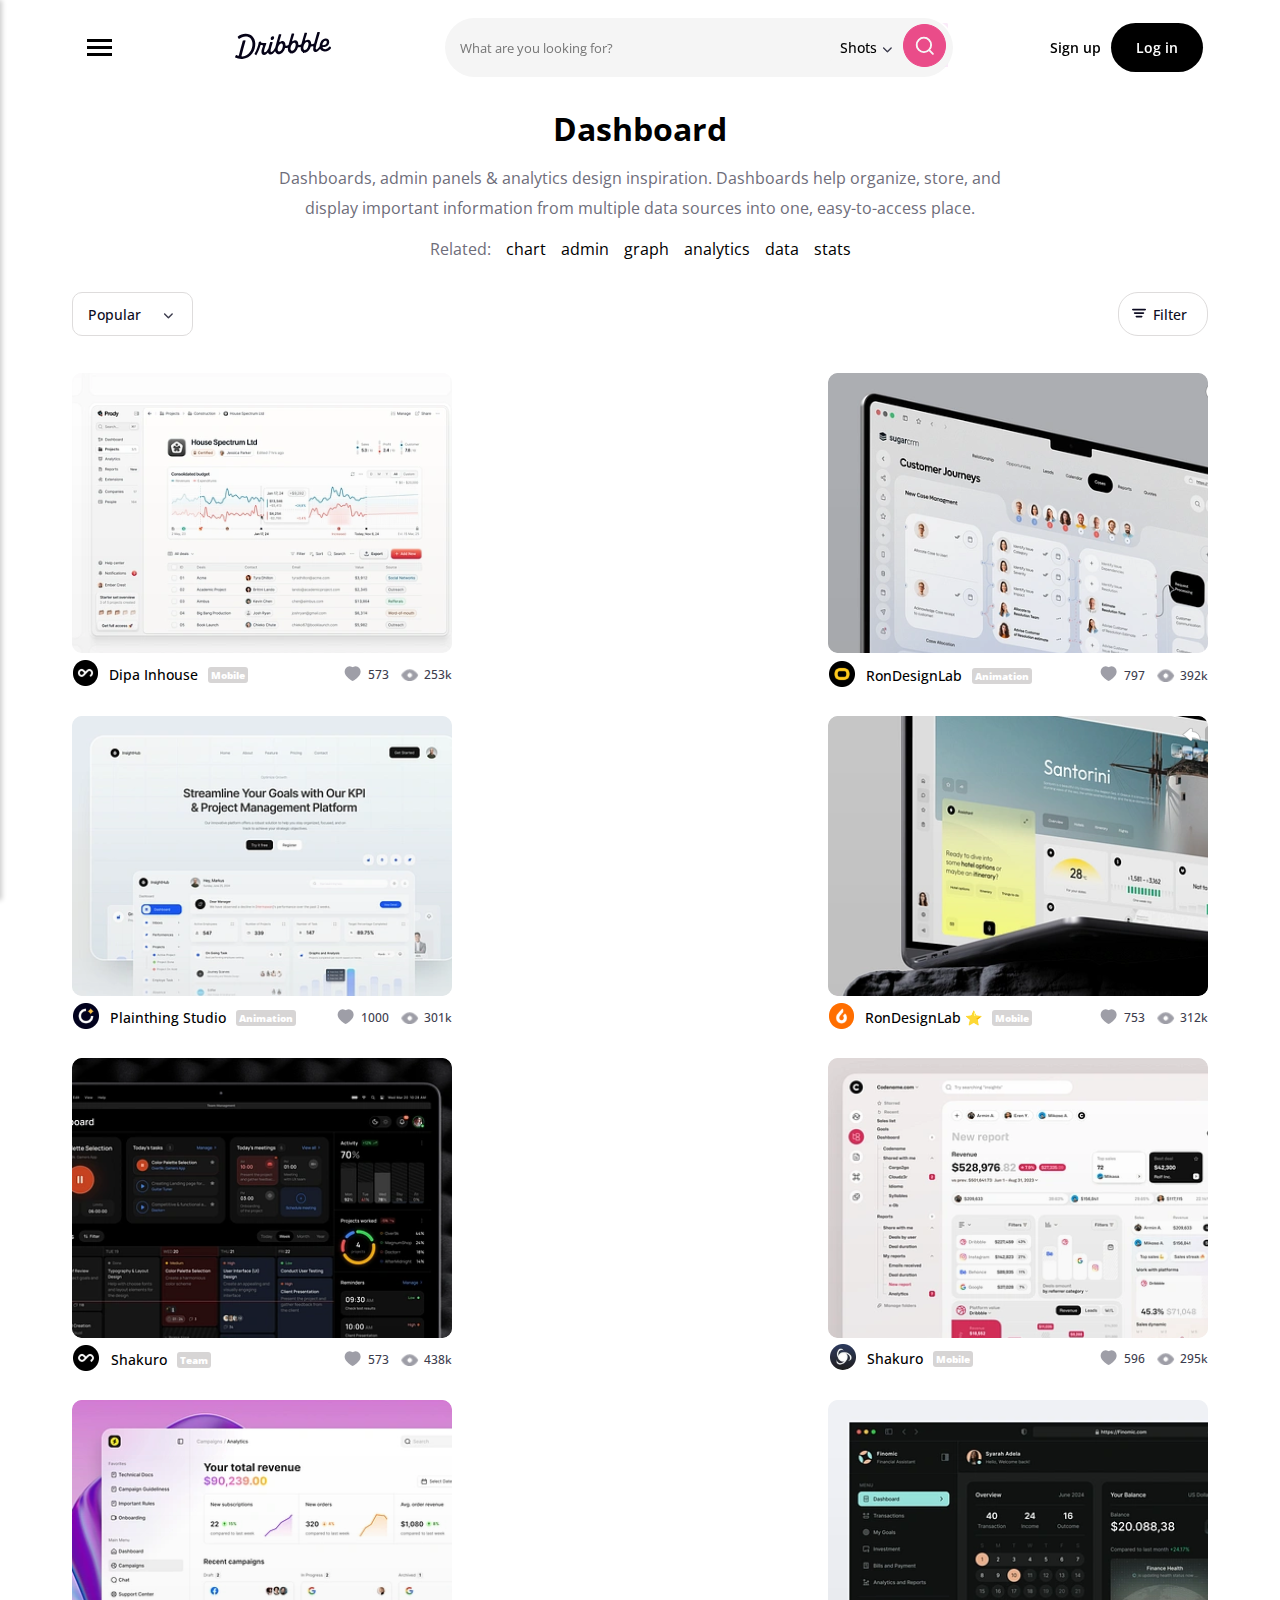
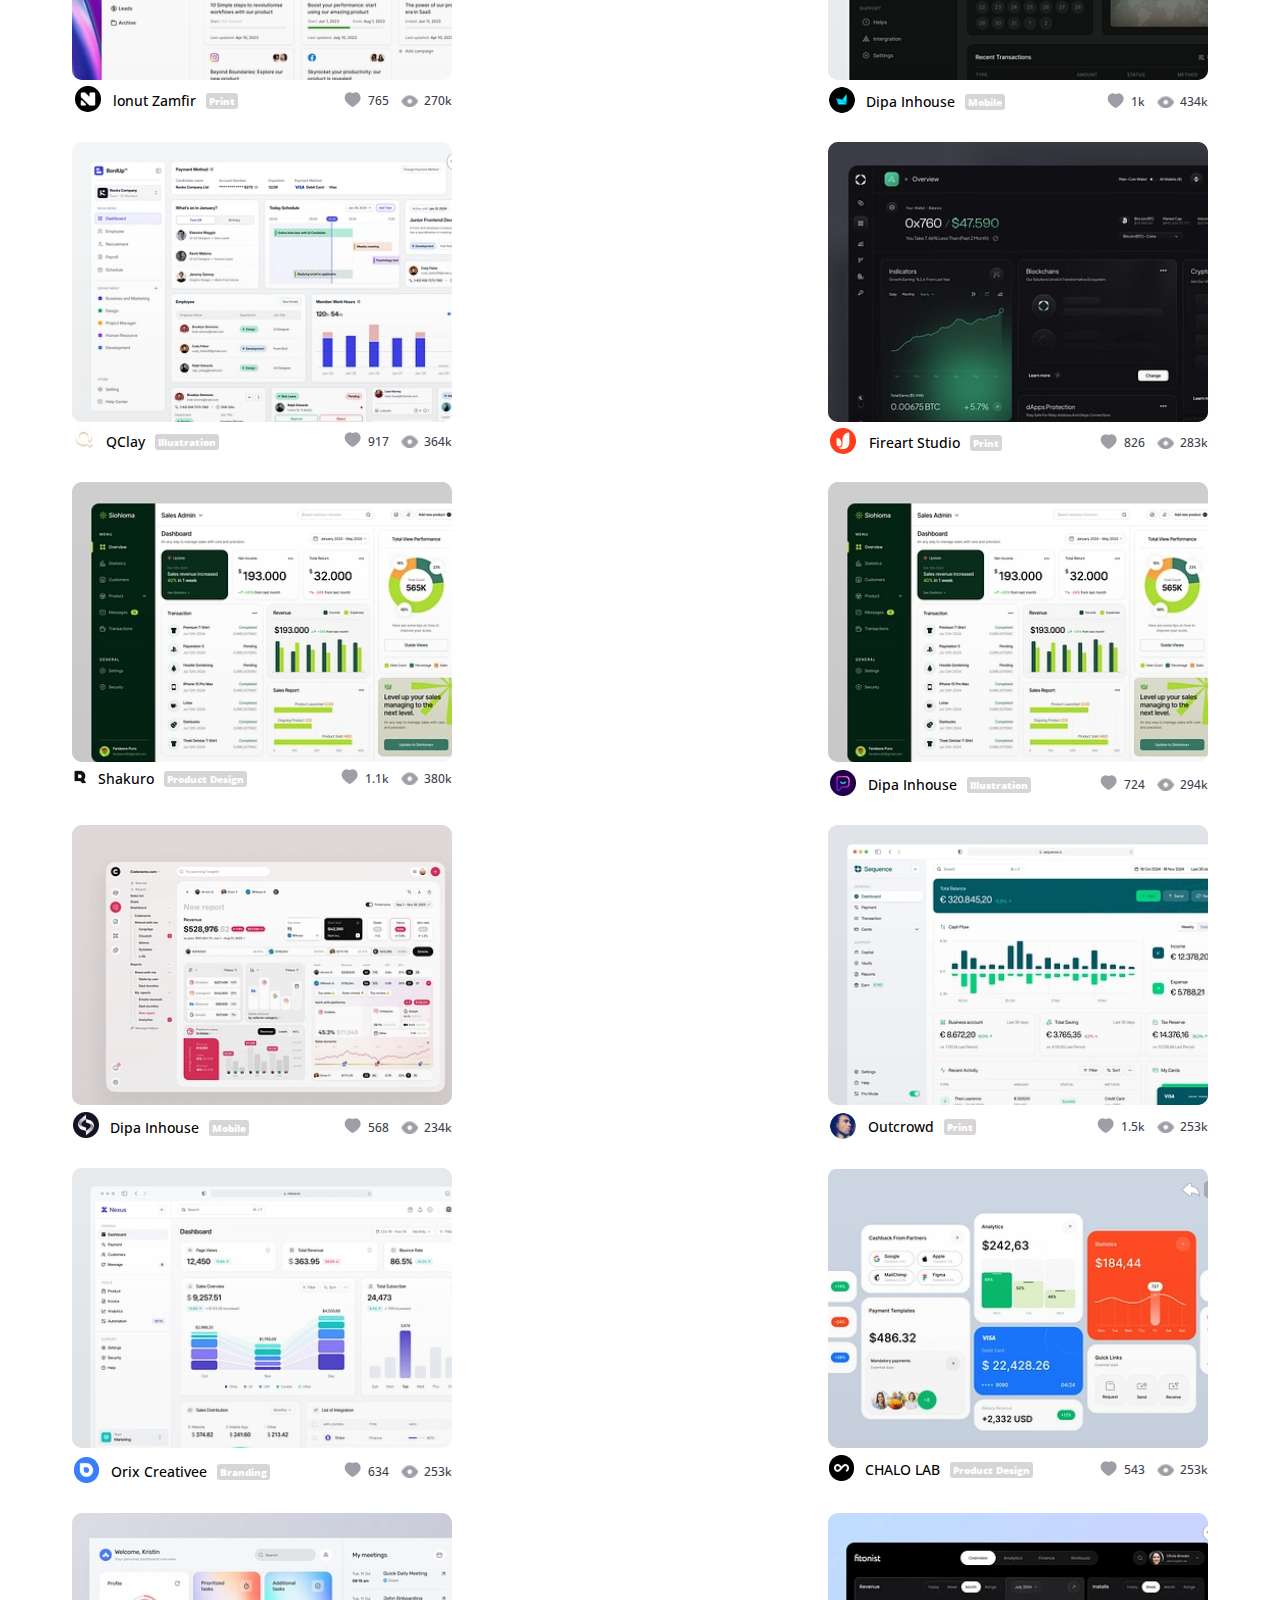
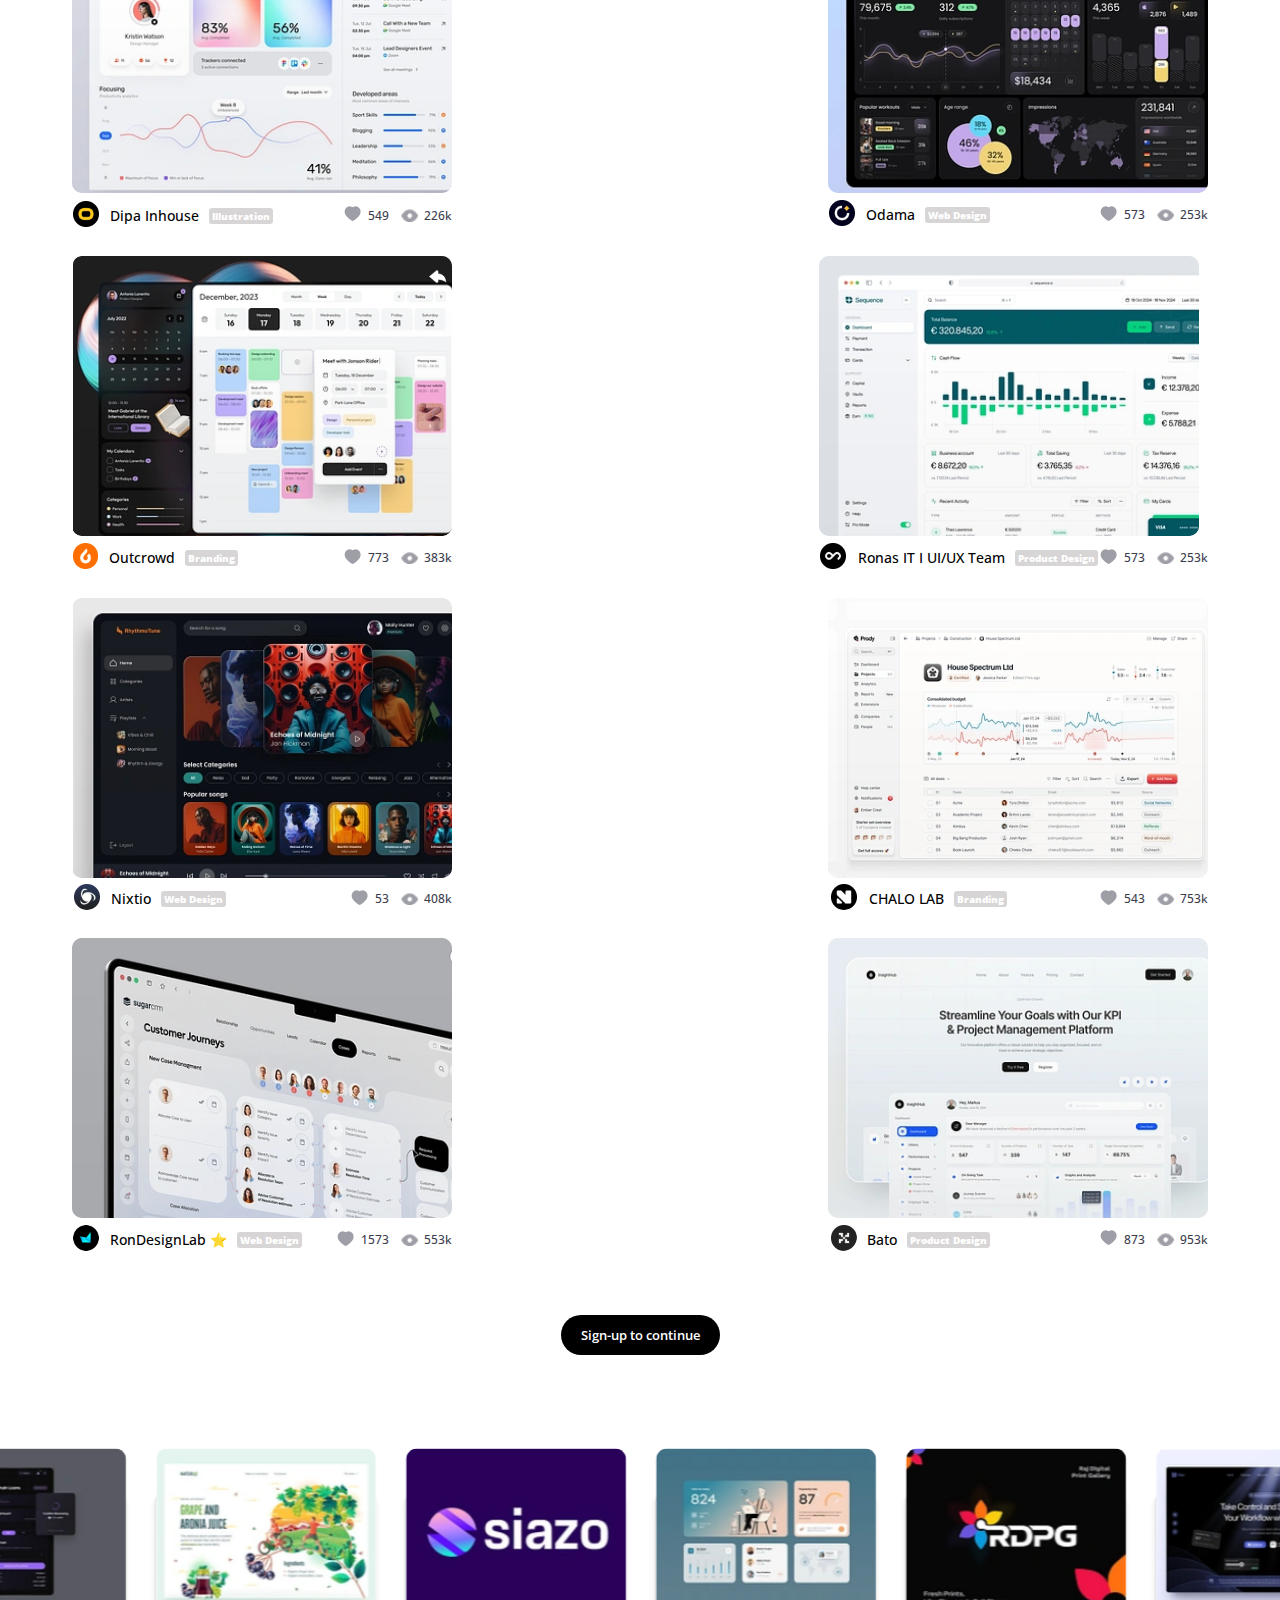
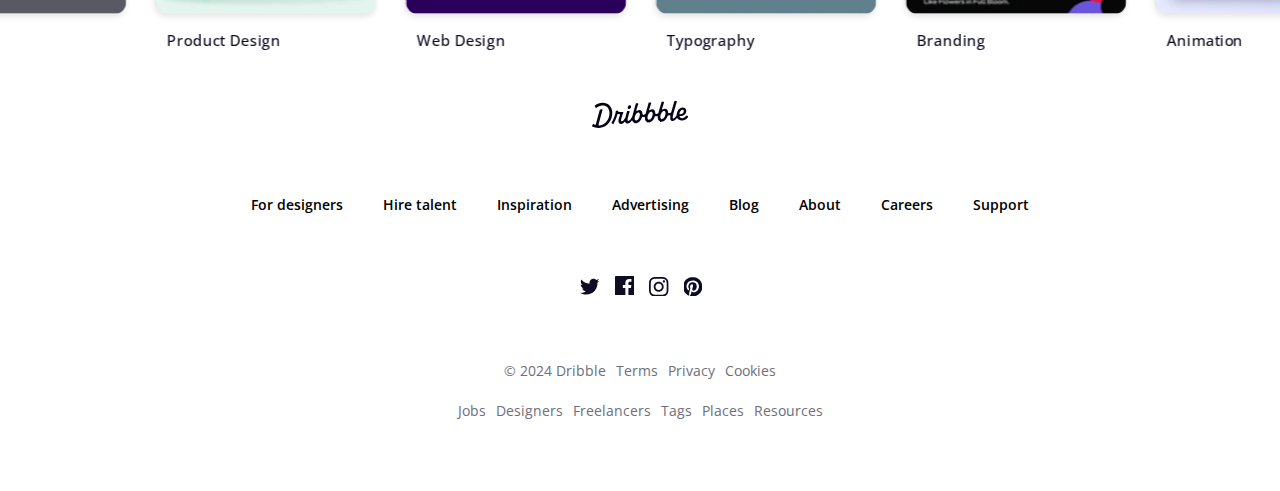
==== commit 9dc03809: "Update index.html" ====
--- a/index.html
+++ b/index.html
@@ -3,7 +3,7 @@
 <head>
     <meta charset="UTF-8">
     <meta name="viewport" content="width=device-width, initial-scale=1.0">
-    <title>Browser thousands of Dashboard </title>
+    <title>Dribble Dashboard </title>
     <link rel="stylesheet" href="styles.css">
     <link rel="preconnect" href="https://fonts.googleapis.com">
 <link rel="preconnect" href="https://fonts.gstatic.com" crossorigin>
@@ -211,9 +211,9 @@
             </div>
            </div>
             <div class="filter-nav">
-                <div class="popular-btn">
+                <div class="popular-btn" id="popular-btn">
                     <div class="pop-name">
-                        <h3 id="popular-btn">Popular</h3>
+                        <h3 >Popular</h3>
                     </div>
                     <div class="popular-img">
                         <img src="img/downarrow1.png" alt="downarrow">
@@ -230,14 +230,14 @@
                 <div class="discover-field">
                     
 
-                    <div class="pop-style"><a href="#" data-teamname="Product Design"><p>Product Design</p></a></div>
-                                <div class="pop-style"><a href="#" data-teamname="Web Design" class="anchor"><p>Web Design</p></a></div>
-                                <div class="pop-style"><a href="#" data-teamname="Animation"><p>Animation</p></a></div>
-                                <div class="pop-style"><a href="#" data-teamname="Branding"><p>Branding</p></a></div>
-                                <div class="pop-style"><a href="#" data-teamname="Illustration"><p>Illustration</p></a></div>
-                                <div class="pop-style"><a href="#" data-teamname="Mobile"><p>Mobile</p></a></div>
-                                <div class="pop-style"><a href="#" data-teamname="Typography"><p>Typography</p></a></div>
-                                <div class="pop-style"><a href="#" data-teamname="Print"><p>Print</p></a></div>
+                                <div class="pop-style" id="pop-hoveri"><a href="#" data-teamname="Product Design"  ><p>Product Design</p></a></div>
+                                <div class="pop-style" id="pop-hoveri"><a href="#" data-teamname="Web Design" class="anchor"><p>Web Design</p></a></div>
+                                <div class="pop-style"  id="pop-hoveri"><a href="#" data-teamname="Animation"><p>Animation</p></a></div>
+                                <div class="pop-style"  id="pop-hoveri"><a href="#" data-teamname="Branding"><p>Branding</p></a></div>
+                                <div class="pop-style"  id="pop-hoveri"><a href="#" data-teamname="Illustration"><p>Illustration</p></a></div>
+                                <div class="pop-style"  id="pop-hoveri"><a href="#" data-teamname="Mobile"><p>Mobile</p></a></div>
+                                <div class="pop-style"  id="pop-hoveri"><a href="#" data-teamname="Typography"><p>Typography</p></a></div>
+                                <div class="pop-style"  id="pop-hoveri"><a href="#" data-teamname="Print"><p>Print</p></a></div>
 
                 </div>
                 <div class="filter">
@@ -247,554 +247,11 @@
                 </div>
             </div>
            <div class="cards" id="card">
-            <!-- <div class="cardnumbers" id="cardnumbers">
-                <div class="card-image">
-                    <div class="add">
-                        <div class="name-add"><p>Product</p></div>
-                        <div class="add-cart">
-                            <div class="add-hoverfav"><img src="img/sveimage.png" alt="" class="add-hoverfav-img"></div>
-                            <div class="add-hoverlike"><img src="img/free-heart-icon-3510-thumb.png" alt="" class="add-hoverlike-img"></div>
-                        </div>
-                    </div>
-                </div>
-                <div class="card-details">
-                    <div class="cardname">
-                        <div class="cardname-img"><img src="img/cardicon1.png" alt="" class="cardicon"></div>
-                        <div class="cardname-heading"><p>Dipa Inhouse</p></div>
-                        <div class="team">
-                            <div class="team-name"><p>TEAM</p></div>
-                        </div>
-                    </div>
-                    <div class="cardlikes">
-                        <div class="nolikes">
-                            <div class="heart-img"><img src="img/heart.png" alt="" class="heart-img"></div>
-                            <div class="likes"><p>573</p></div>
-                        </div>
-                        <div class="views">
-                            <div class="view-img"><img src="img/eye.png" alt="" class="view-img"></div>
-                            <div class="noviews"><p>253k</p></div>
-                        </div>
-                    </div>
-                </div>
-            </div>
-            <div class="cardnumbers">
-                <div class="card-image"><img src="img/cardiconimg2.png" alt="" class="cardiconimg"></div>
-                <div class="img-hover">
-                    <div class="name-hover">name</div>
-                    <div class="hover-img">
-                        <div class="hoverheart">heart</div>
-                        <div class="cartimg">cardimg</div>
-                    </div>
-
-                </div>
-                <div class="card-details">
-                    <div class="cardname">
-                        <div class="cardname-img"><img src="img/cardicon2.png" alt="" class="cardicon"></div>
-                        <div class="cardname-heading"><p>Nixtio</p></div>
-                        <div class="team"><div class="team-name"><p>TEAM</p></div></div>
-                    </div>
-                    <div class="cardlikes">
-                        <div class="nolikes">
-                            <div class="heart-img"><img src="img/heart.png" alt=""></div>
-                            <div class="likes"><p>573</p></div>
-                        </div>
-                        <div class="views">
-                            <div class="view-img"><img src="img/eye.png" alt=""></div>
-                            <div class="noviews"><p>253k</p></div>
-                        </div>
-                    </div>
-                </div>
-            </div>
-            <div class="cardnumbers">
-                <div class="card-image"><img src="img/cardiconimg3.png" alt="" class="cardiconimg"></div>
-                <div class="card-details">
-                    <div class="cardname">
-                        <div class="cardname-img"><img src="img/cardicon3.png" alt="" class="cardicon"></div>
-                        <div class="cardname-heading">HALO LAB</div>
-                        <div class="team"><div class="team-name"><p>TEAM</p></div></div>
-                    </div>
-                    <div class="cardlikes">
-                        <div class="nolikes">
-                            <div class="heart-img"><img src="img/heart.png" alt=""></div>
-                            <div class="likes"><p>573</p></div>
-                        </div>
-                        <div class="views">
-                            <div class="view-img"><img src="img/eye.png" alt=""></div>
-                            <div class="noviews"><p>253k</p></div>
-                        </div>
-                    </div>
-                </div>
-            </div>
-            <div class="cardnumbers">
-                <div class="card-image"><img src="img/cardiconimg4.png" alt="" class="cardiconimg"></div>
-                <div class="card-details">
-                    <div class="cardname">
-                        <div class="cardname-img"><img src="img/cardicon4.png" alt="" class="cardicon"></div>
-                        <div class="cardname-heading">Bato</div>
-                        <div class="team"><div class="team-name"><p>TEAM</p></div></div>
-                    </div>
-                    <div class="cardlikes">
-                        <div class="nolikes">
-                            <div class="heart-img"><img src="img/heart.png" alt=""></div>
-                            <div class="likes"><p>573</p></div>
-                        </div>
-                        <div class="views">
-                            <div class="view-img"><img src="img/eye.png" alt=""></div>
-                            <div class="noviews"><p>253k</p></div>
-                        </div>
-                    </div>
-                </div>
-            </div>
-            <div class="cardnumbers">
-                <div class="card-image"><img src="img/cardiconimg5.png" alt="" class="cardiconimg"></div>
-                <div class="card-details">
-                    <div class="cardname">
-                        <div class="cardname-img"><img src="img/cardicon1.png" alt="" class="cardicon"></div>
-                        <div class="cardname-heading">Dipa Inhouse</div>
-                        <div class="team"><img src="img/team.png" alt=""></div>
-                    </div>
-                    <div class="cardlikes">
-                        <div class="nolikes">
-                            <div class="heart-img"><img src="img/heart.png" alt=""></div>
-                            <div class="likes"><p>573</p></div>
-                        </div>
-                        <div class="views">
-                            <div class="view-img"><img src="img/eye.png" alt=""></div>
-                            <div class="noviews"><p>253k</p></div>
-                        </div>
-                    </div>
-                </div>
-            </div>
-            <div class="cardnumbers">
-                <div class="card-image"><img src="img/cardiconimg6.png" alt="" class="cardiconimg"></div>
-                <div class="card-details">
-                    <div class="cardname">
-                        <div class="cardname-img"><img src="img/cardicon6.png" alt="" class="cardicon"></div>
-                        <div class="cardname-heading">QClay</div>
-                        <div class="team"><div class="team-name"><p>TEAM</p></div></div>
-                    </div>
-                    <div class="cardlikes">
-                        <div class="nolikes">
-                            <div class="heart-img"><img src="img/heart.png" alt=""></div>
-                            <div class="likes"><p>573</p></div>
-                        </div>
-                        <div class="views">
-                            <div class="view-img"><img src="img/eye.png" alt=""></div>
-                            <div class="noviews"><p>253k</p></div>
-                        </div>
-                    </div>
-                </div>
-            </div>
-
-            <div class="cardnumbers">
-                <div class="card-image"><img src="img/cardiconimg7.png" alt="" class="cardiconimg"></div>
-                <div class="card-details">
-                    <div class="cardname">
-                        <div class="cardname-img"><img src="img/cardicon3.png" alt="" class="cardicon"></div>
-                        <div class="cardname-heading">HALO LAB</div>
-                        <div class="team"><div class="team-name"><p>TEAM</p></div></div>
-                    </div>
-                    <div class="cardlikes">
-                        <div class="nolikes">
-                            <div class="heart-img"><img src="img/heart.png" alt=""></div>
-                            <div class="likes"><p>573</p></div>
-                        </div>
-                        <div class="views">
-                            <div class="view-img"><img src="img/eye.png" alt=""></div>
-                            <div class="noviews"><p>253k</p></div>
-                        </div>
-                    </div>
-                </div>
-            </div>
-            <div class="cardnumbers">
-                <div class="card-image"><img src="img/cardiconimg8.png" alt="" class="cardiconimg"></div>
-                <div class="card-details">
-                    <div class="cardname">
-                        <div class="cardname-img"><img src="img/cardicon7.png" alt="" class="cardicon"></div>
-                        <div class="cardname-heading">Fireart Studio</div>
-                        <div class="team"><div class="team-name"><p>TEAM</p></div></div>
-                    </div>
-                    <div class="cardlikes">
-                        <div class="nolikes">
-                            <div class="heart-img"><img src="img/heart.png" alt=""></div>
-                            <div class="likes"><p>573</p></div>
-                        </div>
-                        <div class="views">
-                            <div class="view-img"><img src="img/eye.png" alt=""></div>
-                            <div class="noviews"><p>253k</p></div>
-                        </div>
-                    </div>
-                </div>
-            </div>
-            <div class="cardnumbers">
-                <div class="card-image"><img src="img/cardiconimg9.png" alt="" class="cardiconimg"></div>
-                <div class="card-details">
-                    <div class="cardname">
-                        <div class="cardname-img"><img src="img/cardicon8.png" alt="" class="cardicon"></div>
-                        <div class="cardname-heading">Paperpillar TEAM</div>
-                        <div class="team"><div class="team-name"><p>TEAM</p></div></div>
-                    </div>
-                    <div class="cardlikes">
-                        <div class="nolikes">
-                            <div class="heart-img"><img src="img/heart.png" alt=""></div>
-                            <div class="likes"><p>573</p></div>
-                        </div>
-                        <div class="views">
-                            <div class="view-img"><img src="img/eye.png" alt=""></div>
-                            <div class="noviews"><p>253k</p></div>
-                        </div>
-                    </div>
-                </div>
-            </div>
-            <div class="cardnumbers">
-                <div class="card-image"><img src="img/cardiconimg10.png" alt="" class="cardiconimg"></div>
-                <div class="card-details">
-                    <div class="cardname">
-                        <div class="cardname-img"><img src="img/cardicon1.png" alt="" class="cardicon"></div>
-                        <div class="cardname-heading">Dipa Inhouse</div>
-                        <div class="team"><div class="team-name"><p>TEAM</p></div></div>
-                    </div>
-                    <div class="cardlikes">
-                        <div class="nolikes">
-                            <div class="heart-img"><img src="img/heart.png" alt=""></div>
-                            <div class="likes"><p>573</p></div>
-                        </div>
-                        <div class="views">
-                            <div class="view-img"><img src="img/eye.png" alt=""></div>
-                            <div class="noviews"><p>253k</p></div>
-                        </div>
-                    </div>
-                </div>
-            </div>
-            <div class="cardnumbers">
-                <div class="card-image"><img src="img/cardiconimg11.png" alt="" class="cardiconimg"></div>
-                <div class="card-details">
-                    <div class="cardname">
-                        <div class="cardname-img"><img src="img/cardicon10.png" alt="" class="cardicon"></div>
-                        <div class="cardname-heading">Bonsai</div>
-                        <div class="team"><div class="team-name"><p>TEAM</p></div></div>
-                    </div>
-                    <div class="cardlikes">
-                        <div class="nolikes">
-                            <div class="heart-img"><img src="img/heart.png" alt=""></div>
-                            <div class="likes"><p>573</p></div>
-                        </div>
-                        <div class="views">
-                            <div class="view-img"><img src="img/eye.png" alt=""></div>
-                            <div class="noviews"><p>253k</p></div>
-                        </div>
-                    </div>
-                </div>
-            </div>
-            <div class="cardnumbers">
-                <div class="card-image"><img src="img/cardiconimg12.png" alt="" class="cardiconimg"></div>
-                <div class="card-details">
-                    <div class="cardname">
-                        <div class="cardname-img"><img src="img/cardicon11.png" alt="" class="cardicon"></div>
-                        <div class="cardname-heading">Upnow Studio</div>
-                        <div class="team"><div class="team-name"><p>TEAM</p></div></div>
-                    </div>
-                    <div class="cardlikes">
-                        <div class="nolikes">
-                            <div class="heart-img"><img src="img/heart.png" alt=""></div>
-                            <div class="likes"><p>573</p></div>
-                        </div>
-                        <div class="views">
-                            <div class="view-img"><img src="img/eye.png" alt=""></div>
-                            <div class="noviews"><p>253k</p></div>
-                        </div>
-                    </div>
-                </div>
-            </div>
-            <div class="cardnumbers">
-                <div class="card-image"><img src="img/cardiconimg13.png" alt="" class="cardiconimg"></div>
-                <div class="card-details">
-                    <div class="cardname">
-                        <div class="cardname-img"><img src="img/cardicon12.png" alt="" class="cardicon"></div>
-                        <div class="cardname-heading">Andrew Mialszygrosz</div>
-                        <div class="team"><div class="team-name"><p>TEAM</p></div></div>
-                    </div>
-                    <div class="cardlikes">
-                        <div class="nolikes">
-                            <div class="heart-img"><img src="img/heart.png" alt=""></div>
-                            <div class="likes"><p>573</p></div>
-                        </div>
-                        <div class="views">
-                            <div class="view-img"><img src="img/eye.png" alt=""></div>
-                            <div class="noviews"><p>253k</p></div>
-                        </div>
-                    </div>
-                </div>
-            </div>
-            <div class="cardnumbers">
-                <div class="card-image"><img src="img/cardiconimg14.png" alt="" class="cardiconimg"></div>
-                <div class="card-details">
-                    <div class="cardname">
-                        <div class="cardname-img"><img src="img/cardicon13.png" alt="" class="cardicon"></div>
-                        <div class="cardname-heading">One Week Wonders</div>
-                        <div class="team"><div class="team-name"><p>TEAM</p></div></div>
-                    </div>
-                    <div class="cardlikes">
-                        <div class="nolikes">
-                            <div class="heart-img"><img src="img/heart.png" alt=""></div>
-                            <div class="likes"><p>573</p></div>
-                        </div>
-                        <div class="views">
-                            <div class="view-img"><img src="img/eye.png" alt=""></div>
-                            <div class="noviews"><p>253k</p></div>
-                        </div>
-                    </div>
-                </div>
-            </div>
-            <div class="cardnumbers">
-                <div class="card-image"><img src="img/cardiconimg15.png" alt="" class="cardiconimg"></div>
-                <div class="card-details">
-                    <div class="cardname">
-                        <div class="cardname-img"><img src="img/cardicon15.png" alt="" class="cardicon"></div>
-                        <div class="cardname-heading">DStudio®</div>
-                        <div class="team"><div class="team-name"><p>TEAM</p></div></div>
-                    </div>
-                    <div class="cardlikes">
-                        <div class="nolikes">
-                            <div class="heart-img"><img src="img/heart.png" alt=""></div>
-                            <div class="likes"><p>573</p></div>
-                        </div>
-                        <div class="views">
-                            <div class="view-img"><img src="img/eye.png" alt=""></div>
-                            <div class="noviews"><p>253k</p></div>
-                        </div>
-                    </div>
-                </div>
-            </div>
-            <div class="cardnumbers">
-                <div class="card-image"><img src="img/cardiconimg16.png" alt="" class="cardiconimg"></div>
-                <div class="card-details">
-                    <div class="cardname">
-                        <div class="cardname-img"><img src="img/cardicon1.png" alt="" class="cardicon"></div>
-                        <div class="cardname-heading">Dipa Inhouse</div>
-                        <div class="team"><div class="team-name"><p>TEAM</p></div></div>
-                    </div>
-                    <div class="cardlikes">
-                        <div class="nolikes">
-                            <div class="heart-img"><img src="img/heart.png" alt=""></div>
-                            <div class="likes"><p>573</p></div>
-                        </div>
-                        <div class="views">
-                            <div class="view-img"><img src="img/eye.png" alt=""></div>
-                            <div class="noviews"><p>253k</p></div>
-                        </div>
-                    </div>
-                </div>
-            </div>
-            <div class="cardnumbers">
-                <div class="card-image"><img src="img/cardiconimg17.png" alt="" class="cardiconimg"></div>
-                <div class="card-details">
-                    <div class="cardname">
-                        <div class="cardname-img"><img src="img/cardicon15.png" alt="" class="cardicon"></div>
-                        <div class="cardname-heading">One Week Wonders TLAM</div>
-                        <div class="team"><div class="team-name"><p>TEAM</p></div></div>
-                    </div>
-                    <div class="cardlikes">
-                        <div class="nolikes">
-                            <div class="heart-img"><img src="img/heart.png" alt=""></div>
-                            <div class="likes"><p>573</p></div>
-                        </div>
-                        <div class="views">
-                            <div class="view-img"><img src="img/eye.png" alt=""></div>
-                            <div class="noviews"><p>253k</p></div>
-                        </div>
-                    </div>
-                </div>
-            </div>
-            <div class="cardnumbers">
-                <div class="card-image"><img src="img/cardiconimg18.png" alt="" class="cardiconimg"></div>
-                <div class="card-details">
-                    <div class="cardname">
-                        <div class="cardname-img"><img src="img/cardicon16.png" alt="" class="cardicon"></div>
-                        <div class="cardname-heading">Omer Erdogan PRO</div>
-                        <div class="team"><div class="team-name"><p>TEAM</p></div></div>
-                    </div>
-                    <div class="cardlikes">
-                        <div class="nolikes">
-                            <div class="heart-img"><img src="img/heart.png" alt=""></div>
-                            <div class="likes"><p>573</p></div>
-                        </div>
-                        <div class="views">
-                            <div class="view-img"><img src="img/eye.png" alt=""></div>
-                            <div class="noviews"><p>253k</p></div>
-                        </div>
-                    </div>
-                </div>
-            </div>
-            <div class="cardnumbers">
-                <div class="card-image"><img src="img/cardiconimg19.png" alt="" class="cardiconimg"></div>
-                <div class="card-details">
-                    <div class="cardname">
-                        <div class="cardname-img"><img src="img/cardicon12.png" alt="" class="cardicon"></div>
-                        <div class="cardname-heading">Bonsai</div>
-                        <div class="team"><div class="team-name"><p>TEAM</p></div></div>
-                    </div>
-                    <div class="cardlikes">
-                        <div class="nolikes">
-                            <div class="heart-img"><img src="img/heart.png" alt=""></div>
-                            <div class="likes"><p>573</p></div>
-                        </div>
-                        <div class="views">
-                            <div class="view-img"><img src="img/eye.png" alt=""></div>
-                            <div class="noviews"><p>253k</p></div>
-                        </div>
-                    </div>
-                </div>
-            </div>
-            <div class="cardnumbers">
-                <div class="card-image"><img src="img/cardiconimg20.png" alt="" class="cardiconimg"></div>
-                <div class="card-details">
-                    <div class="cardname">
-                        <div class="cardname-img"><img src="img/cardicon11.png" alt="" class="cardicon"></div>
-                        <div class="cardname-heading">HALO LAB</div>
-                        <div class="team"><img src="img/team.png" alt=""></div>
-                    </div>
-                    <div class="cardlikes">
-                        <div class="nolikes">
-                            <div class="heart-img"><img src="img/heart.png" alt=""></div>
-                            <div class="likes"><p>573</p></div>
-                        </div>
-                        <div class="views">
-                            <div class="view-img"><img src="img/eye.png" alt=""></div>
-                            <div class="noviews"><p>253k</p></div>
-                        </div>
-                    </div>
-                </div>
-            </div>
-            <div class="cardnumbers">
-                <div class="card-image"><img src="img/cardiconimg21.png" alt="" class="cardiconimg"></div>
-                <div class="card-details">
-                    <div class="cardname">
-                        <div class="cardname-img"><img src="img/cardicon12.png" alt="" class="cardicon"></div>
-                        <div class="cardname-heading">Bonsai</div>
-                        <div class="team"><div class="team-name"><p>TEAM</p></div></div>
-                    </div>
-                    <div class="cardlikes">
-                        <div class="nolikes">
-                            <div class="heart-img"><img src="img/heart.png" alt=""></div>
-                            <div class="likes"><p>573</p></div>
-                        </div>
-                        <div class="views">
-                            <div class="view-img"><img src="img/eye.png" alt=""></div>
-                            <div class="noviews"><p>253k</p></div>
-                        </div>
-                    </div>
-                </div>
-            </div>
-            <div class="cardnumbers">
-                <div class="card-image"><img src="img/cardiconimg22.png" alt="" class="cardiconimg"></div>
-                <div class="card-details">
-                    <div class="cardname">
-                        <div class="cardname-img"><img src="img/cardicon2.png" alt="" class="cardicon"></div>
-                        <div class="cardname-heading">U18</div>
-                        <div class="team"><div class="team-name"><p>TEAM</p></div></div>
-                    </div>
-                    <div class="cardlikes">
-                        <div class="nolikes">
-                            <div class="heart-img"><img src="img/heart.png" alt=""></div>
-                            <div class="likes"><p>573</p></div>
-                        </div>
-                        <div class="views">
-                            <div class="view-img"><img src="img/eye.png" alt=""></div>
-                            <div class="noviews"><p>253k</p></div>
-                        </div>
-                    </div>
-                </div>
-            </div>
-            <div class="cardnumbers">
-                <div class="card-image"><img src="img/cardiconimg11.png" alt="" class="cardiconimg"></div>
-                <div class="card-details">
-                    <div class="cardname">
-                        <div class="cardname-img"><img src="img/cardicon16.png" alt="" class="cardicon"></div>
-                        <div class="cardname-heading">Caraka</div>
-                        <div class="team"><div class="team-name"><p>TEAM</p></div></div>
-                    </div>
-                    <div class="cardlikes">
-                        <div class="nolikes">
-                            <div class="heart-img"><img src="img/heart.png" alt=""></div>
-                            <div class="likes"><p>573</p></div>
-                        </div>
-                        <div class="views">
-                            <div class="view-img"><img src="img/eye.png" alt=""></div>
-                            <div class="noviews"><p>253k</p></div>
-                        </div>
-                    </div>
-                </div>
-            </div>
-            <div class="cardnumbers">
-                <div class="card-image"><img src="img/cardiconimg15.png" alt="" class="cardiconimg"></div>
-                <div class="card-details">
-                    <div class="cardname">
-                        <div class="cardname-img"><img src="img/cardicon8.png" alt="" class="cardicon"></div>
-                        <div class="cardname-heading">Zajno</div>
-                        <div class="team"><div class="team-name"><p>TEAM</p></div></div>
-                    </div>
-                    <div class="cardlikes">
-                        <div class="nolikes">
-                            <div class="heart-img"><img src="img/heart.png" alt=""></div>
-                            <div class="likes"><p>573</p></div>
-                        </div>
-                        <div class="views">
-                            <div class="view-img"><img src="img/eye.png" alt=""></div>
-                            <div class="noviews"><p>253k</p></div>
-                        </div>
-                    </div>
-                </div>
-            </div> -->
-           
-
            </div>
            <div class="signup-down">
             <div class="signup-btn"><button class="signup-btn-pri">Sign-up to continue</button></div>
            </div>
            <div class="slider" id="slider" >
-           
-                <!-- <div class="slider-card"> -->
-                    <!-- <div class="animation">slider cards</div>
-                    <div class="animation-name">namr</div> -->
-                <!-- </div> -->
-                <!-- <div class="slider-card">
-                    <div class="animation">
-                        <img src="img/slide1.png" alt="">
-                    </div>
-                    <div class="animation-name"><p>Typography</p></div>
-                </div>
-                <div class="slider-card">
-                    <div class="animation"><img src="img/slide2.png" alt=""></div>
-                    <div class="animation-name"><p>Branding</p></div>
-                </div>
-                <div class="slider-card">
-                    <div class="animation">
-                        <img src="img/slide3.png" alt="">
-                    </div>
-                    <div class="animation-name"><p>Animation</p></div>
-                </div>
-                <div class="slider-card">
-                    <div class="animation">
-                        <img src="img/slide4.png" alt="">
-                    </div>
-                    <div class="animation-name"><p>Illustration</p></div>
-                </div>
-                <div class="slider-card">
-                    <div class="animation">
-                        <img src="img/slide5.png" alt="">
-                    </div>
-                    <div class="animation-name"><p>Product Design</p></div>
-                </div>
-                <div class="slider-card">
-                    <div class="animation">
-                        <img src="img/slide6.png" alt="">
-                    </div>
-                    <div class="animation-name"><p>Web Design</p></div>
-                </div> -->
-                 
-
-
            </div>
            <div class="footer">
             <div class="footer-things">
@@ -848,21 +305,3 @@
    
 </body>
 </html>
-
-
-
-
-
-
-
-
-
-
-
-
-
-
-
-
-
-
--- a/styles.css
+++ b/styles.css
@@ -35,7 +35,7 @@
     /* border: 1px solid black; */
     display: flex;
     align-items: center;
-    /* justify-content: space-between; */
+    justify-content: space-between;
     width: 100%;
     padding: 18px 20px;
     align-items: center;
@@ -61,14 +61,14 @@
    padding: 5px;
    background-color: whitesmoke;
 }
-/* .search-bar:hover{
+.search-bar:hover{
     box-shadow: 5px 5px  3px whitesmoke;
-    border: 1.5px solid rgb(235, 232, 232);
-} */
-/* input:hover{
-    border: 2px solid rgb(247, 242, 242);
     background-color: white;
-} */
+}
+input:hover{
+   
+    background-color: white;
+} 
 
 .shotdropdown-img{
     mix-blend-mode:darken;
@@ -212,7 +212,7 @@
 
 .explore-content p{
    font-size: 14px;
-   font-weight: 550;
+   font-weight: 700;
    line-height: 30px;
 
 }
@@ -388,13 +388,13 @@
     /* color: #333; */
       background-color: white;
     cursor: pointer;
-    transition: background-color 0.2s ease-in-out;
-}
-
-.dropdown-item:hover {
+    /* transition: background-color 0.2s ease-in-out; */
+}
+
+/* .dropdown-item:hover {
     background-color: #f0f0f0;
     border-radius: 10px;
-}
+} */
 
 .discover-field{
     display: flex;
@@ -422,11 +422,15 @@
 }
 .pop-style:hover{
     
-    border: 1px solid rgb(189, 188, 188);
-   background-color: whitesmoke;
-   border: none;
-    padding: 9px 13px;
-    border-radius: 18px;
+   
+   color:   rgb(189, 188, 188);
+   
+   
+}
+#pop-hoveri:hover{
+    background-color: whitesmoke;
+    border-radius: 25px;
+    color: rgb(131, 131, 131);
 }
 .filter{
     border: 0.5px solid rgb(222, 220, 220);
@@ -534,11 +538,13 @@
 
 .add-hoverfav-img,.add-hoverlike-img{
 width: 20px;
+height: 18px;
 mix-blend-mode: darken;
+border-radius: 50%;
 }
 .add-hoverfav,.add-hoverlike{
     cursor: pointer;
-    padding: 12px;
+    padding: 10px;
     border-radius: 50%;
     border: none;
     background-color: white;
@@ -618,8 +624,12 @@
 color: rgb(61, 61, 78);
 }
 .heart-img{
-    
+    border-radius: 50%;
+}
+.heart-img-icon{
+    border-radius: 50%;
     width: 17px;
+
   
 }
 .heart-img:hover{
@@ -836,15 +846,16 @@
 .dropdown-menu {
     display: none; 
     position: absolute;
-   top: 100%; 
+   top: 160%; 
     left: 0;
     background-color: white;
     box-shadow: 0 4px 8px rgba(0, 0, 0, 0.1);
     border-radius: 4px;
     /* padding: 10px 0; */
-    z-index: 2000;
+    z-index: 10000;
     width: 220px;
     border-radius: 10px;
+  
 }
 
 
@@ -870,7 +881,7 @@
 .pop-style{
     padding: 10px;
     color: black;
-    /* font-weight: 600; */
+    font-weight: 600;
 }
 .explore-dd{
     display: flex;
@@ -888,40 +899,40 @@
     display: flex;
     align-items: center;
     gap: 10px;
-font-weight: 600;
-}
-
-
-
-
-
-
-
-
-
-
-/* Keyframe for sliding animation */
+font-weight: 700;
+}
+
+
+
+
+
+
+
+
+
+
+
 @keyframes scroll {
     0% {
-      transform: translateX(0); /* Start position */
+      transform: translateX(0); 
     }
     100% {
-      transform: translateX(-100%); /* Slide out completely */
+      transform: translateX(-100%); 
     }
   }
   
-  /* Container that holds the slider */
+
   .slider-container {
    
     width: 100%;
-    /* height: 150px; Fixed height for the slider */
+    
     overflow: hidden;
     position: relative;
     display: flex;
     align-items: center;
   }
   
-  /* The actual slider that moves */
+
   .slider {
     cursor: pointer;
     margin-top: 70px;
@@ -931,7 +942,7 @@
     will-change: transform;
   }
   
-  /* Individual slider card */
+ 
   .slider-card {
     cursor: pointer;
     width: 200px;
@@ -953,7 +964,7 @@
     border-radius: 10px;
   }
   
-  /* Hover effect to scale up the card */
+  
   .slider-card {
     transform: scale(1.1);
   }
@@ -961,37 +972,37 @@
     padding-left: 10px;
   }
   
-  /* Pause animation on hover */
+  
   .slider:hover {
     animation-play-state: paused;
   }
   
-  /* Responsive media queries */
+ 
   @media (max-width: 1040px) {
     .slider {
-      gap: 55px; /* Reduce gap for smaller screens */
+      gap: 55px; 
     }
   }
   
   @media (max-width: 743px) {
     .slider-card {
-      flex: 0 0 150px; /* Adjust card size for smaller screens */
+      flex: 0 0 150px; 
       font-size: 14px;
     }
   }
   @media (max-width: 414px) {
     .slider {
-      gap: 0px; /* Further reduce gap for smaller screens */
-      padding: 30px 20px; /* Reduce padding */
+      gap: 0px; 
+      padding: 30px 20px; 
     }
   
     .slider {
-        gap: 10px; /* Further reduce gap for smaller screens */
-        padding: 30px 20px; /* Reduce padding */
+        gap: 10px; 
+        padding: 30px 20px; 
       }
       .slider-card {
-        width: 150px; /* Reduce card width */
-        height: 90px; /* Reduce card height */
+        width: 150px; 
+        height: 90px; 
       }
       .anima-img {
         width: 150px;
@@ -1540,4 +1551,4 @@
     }
   }
   
-  +  
